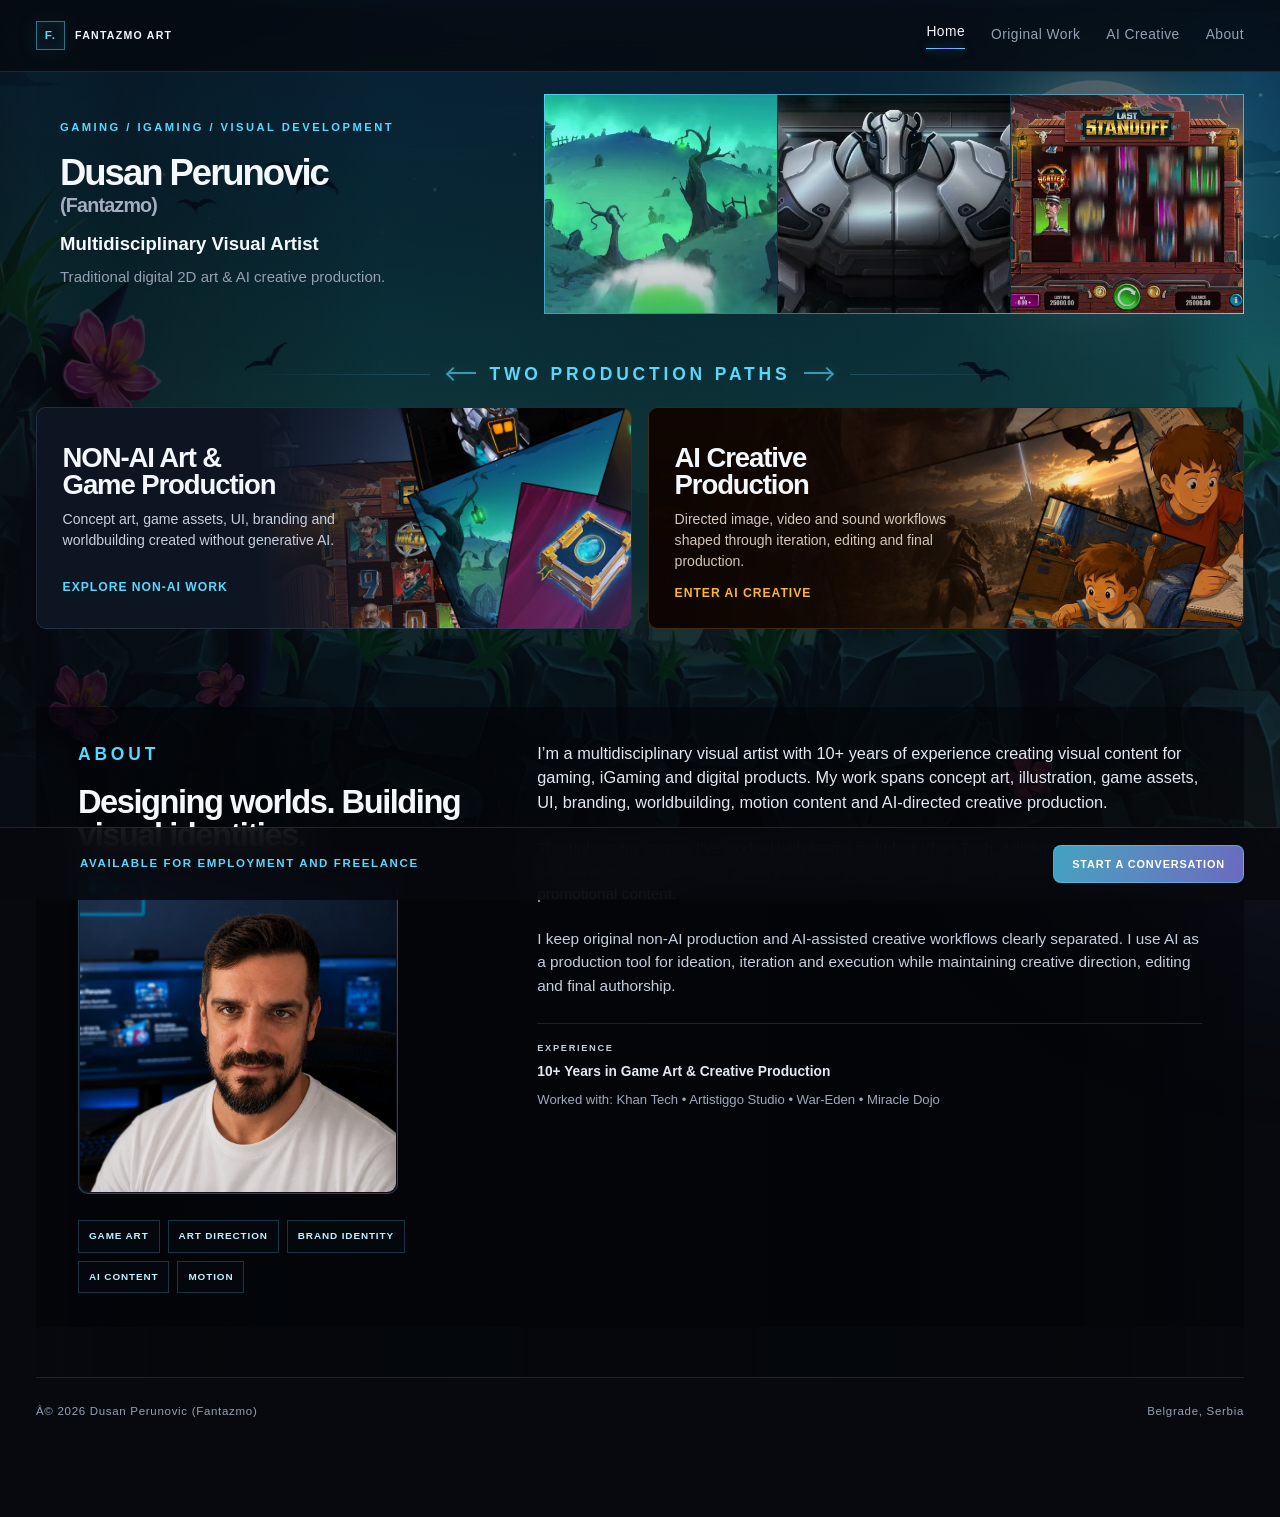
==== index.html @ bc4d2cbb "Refresh social preview metadata" ====
﻿<!doctype html>
<html lang="en">
  <head>
    <meta charset="UTF-8" />
    <meta name="viewport" content="width=device-width, initial-scale=1.0" />
    <meta name="description" content="Dusan Perunovic (Fantazmo), multidisciplinary visual artist for gaming, iGaming, motion and AI creative production." />
    <title>Dusan Perunovic (Fantazmo) | Multidisciplinary Visual Artist</title>
    <meta property="og:type" content="website" />
    <meta property="og:site_name" content="Fantazmo Art" />
    <meta property="og:title" content="Dusan Perunovic (Fantazmo) | Multidisciplinary Visual Artist" />
    <meta property="og:url" content="https://fantazmoart.com/" />
    <meta property="og:description" content="Multidisciplinary visual artist for gaming, iGaming, motion and AI creative production." />
    <meta property="og:image" content="https://fantazmoart.com/assets/social/fantazmo-og.jpg?v=20260630-2" />
    <meta property="og:image:width" content="1200" />
    <meta property="og:image:height" content="630" />
    <meta name="twitter:image" content="https://fantazmoart.com/assets/social/fantazmo-og.jpg?v=20260630-2" />
    <meta name="twitter:card" content="summary_large_image" />
    <link rel="icon" type="image/svg+xml" href="favicon.svg" />
    <link rel="stylesheet" href="styles.css?v=0.2.25" />
    <script src="script.js?v=0.2.24" defer></script>
  </head>
  <body class="home-page">
    <div class="home-scroll-bg" aria-hidden="true">
      <img src="assets/Custom Made/General_WebSite_background V3.webp?v=0.2.23" alt="" decoding="async" fetchpriority="high" />
    </div>
    <div class="ambient ambient-blue"></div>
    <div class="ambient ambient-magenta"></div>
    <header class="site-header">
      <a class="brand" href="index.html" aria-label="Fantazmo home">
        <span class="brand-mark">F.</span>
        <span>Fantazmo Art</span>
      </a>
      <button class="menu-toggle" type="button" aria-expanded="false" aria-controls="site-nav">Menu</button>
      <nav id="site-nav" class="site-nav" aria-label="Primary navigation">
        <a class="active" href="index.html">Home</a>
        <a href="original.html">Original Work</a>
        <a href="ai.html">AI Creative</a>
        <a href="#about">About</a>
        
      </nav>
    </header>

    <main>
      <section class="hero">
        <div class="hero-copy reveal">
          <p class="eyebrow">Gaming / iGaming / Visual Development</p>
          <h1>Dusan Perunovic <span>(Fantazmo)</span></h1>
          <p class="hero-title">Multidisciplinary Visual Artist</p>
          <p class="hero-intro">Traditional digital 2D art &amp; AI creative production.</p>
        </div>
        <div class="hero-art reveal">
          <div class="hero-video-strip" aria-label="Gameplay preview reel">
            <figure>
              <video src="assets/videos/grave-of-fortune.preview.mp4?v=0.2.23" data-full-video="assets/videos/grave-of-fortune.mp4" poster="assets/videos/grave-of-fortune.preview.poster.webp" autoplay muted loop playsinline preload="metadata"></video>
            </figure>
            <figure>
              <video
                src="assets/videos/rickylinko-short.preview.mp4?v=0.2.23"
                data-full-video="assets/videos/rickylinko-short.mp4"
                data-playlist="assets/videos/rickylinko-short.preview.mp4?v=0.2.23|assets/videos/rickylinko-drone.preview.mp4?v=0.2.23|assets/videos/rickylinko-logo.preview.mp4?v=0.2.23"
                poster="assets/videos/rickylinko-short.preview.poster.webp"
                autoplay
                muted
                playsinline
                preload="metadata"
              ></video>
            </figure>
            <figure>
              <video src="assets/videos/last-standoff.preview.mp4?v=0.2.23" data-full-video="assets/videos/last-standoff.mp4" poster="assets/videos/last-standoff.preview.poster.webp" autoplay muted loop playsinline preload="metadata"></video>
            </figure>
          </div>
        </div>
      </section>

      <section class="pathways section-shell" aria-labelledby="pathways-title">
        <div class="section-heading reveal">
          <span class="path-arrow path-arrow-left" aria-hidden="true"></span>
          <p id="pathways-title" class="eyebrow">Two production paths</p>
          <span class="path-arrow path-arrow-right" aria-hidden="true"></span>
        </div>
        <div class="pathway-grid">
          <a class="pathway-card original-path reveal" href="original.html">
            <div class="pathway-copy">
              <div>
                <h3>NON-AI Art &amp;<br />Game Production</h3>
                <p>Concept art, game assets, UI, branding and worldbuilding created without generative AI.</p>
              </div>
              <span class="text-link">Explore NON-AI work <b>â†—</b></span>
            </div>
            <div class="pathway-collage pathway-image" aria-hidden="true">
              <img src="assets/Custom Made/NON AI art.webp" alt="" loading="lazy" decoding="async" />
            </div>
          </a>
          <a class="pathway-card ai-path reveal" href="ai.html">
            <div class="pathway-copy">
              <div>
                <h3>AI Creative<br />Production</h3>
                <p>Directed image, video and sound workflows shaped through iteration, editing and final production.</p>
              </div>
              <span class="text-link">Enter AI creative <b>â†—</b></span>
            </div>
            <div class="pathway-collage pathway-image" aria-hidden="true">
              <img src="assets/Custom Made/AI Creative Tab 2.webp?v=0.2.23" alt="" loading="lazy" decoding="async" />
            </div>
          </a>
        </div>
      </section>

      <section class="featured section-shell" aria-labelledby="featured-title">
        <div class="section-heading split-heading reveal">
          <div>
            <p class="eyebrow">Selected work</p>
          </div>
          <a class="text-link" href="original.html">View all projects <b>â†—</b></a>
        </div>
        <div class="project-grid">
          <article class="project-card project-wide reveal">
            <a href="original.html#last-standoff">
              <img src="assets/projects/last-standoff.webp" alt="Last Standoff game artwork" loading="lazy" decoding="async" />
              <div class="project-overlay">
                <div><p>2D Game Art</p><h3>Last Standoff</h3></div>
                <span class="badge">No Generative AI</span>
              </div>
            </a>
          </article>
          <article class="project-card reveal">
            <a href="original.html#wareden">
              <img src="assets/projects/wareden-concepts.jpg" alt="WarEden black and white prop concepts" loading="lazy" decoding="async" />
              <div class="project-overlay">
                <div><p>Concept Art / Prop Design</p><h3>WarEden</h3></div>
                <span class="badge">No Generative AI</span>
              </div>
            </a>
          </article>
          <article class="project-card reveal">
            <a href="ai.html#vatangram">
              <img src="assets/projects/vatangram.webp" alt="Vatangram campaign artwork" loading="lazy" decoding="async" />
              <div class="project-overlay ai-overlay">
                <div><p>AI Creative / Campaign</p><h3>Vatangram</h3></div>
                <span class="badge badge-gold">AI-Assisted</span>
              </div>
            </a>
          </article>
        </div>
      </section>

      <section id="about" class="about section-shell">
        <div class="about-copy reveal">
          <div class="about-label">
            <p class="eyebrow">About</p>
            <h2>Designing worlds. Building visual identities.</h2>
            <figure class="about-profile">
              <img src="assets/Custom Made/Profil slika.webp" alt="Dusan Perunovic portrait" loading="lazy" decoding="async" />
            </figure>
            <div class="about-focus" aria-label="Core focus areas">
              <span>Game Art</span>
              <span>Art Direction</span>
              <span>Brand Identity</span>
              <span>AI Content</span>
              <span>Motion</span>
            </div>
          </div>
          <div class="about-text">
            <p class="about-lead">I&rsquo;m a multidisciplinary visual artist with 10+ years of experience creating visual content for gaming, iGaming and digital products. My work spans concept art, illustration, game assets, UI, branding, worldbuilding, motion content and AI-directed creative production.</p>
            <p>Throughout my career, I&rsquo;ve worked with teams including Khan Tech, Artistiggo Studio, War-Eden and Miracle Dojo, delivering visual packages for slot games, casual games, social campaigns and promotional content.</p>
            <p>I keep original non-AI production and AI-assisted creative workflows clearly separated. I use AI as a production tool for ideation, iteration and execution while maintaining creative direction, editing and final authorship.</p>
            <div class="about-experience" aria-label="Experience summary">
              <p class="eyebrow">Experience</p>
              <strong>10+ Years in Game Art &amp; Creative Production</strong>
              <span>Worked with: Khan Tech &bull; Artistiggo Studio &bull; War-Eden &bull; Miracle Dojo</span>
            </div>
          </div>
        </div>
      </section>

    </main>

    <footer class="site-footer">
      <span>Â© 2026 Dusan Perunovic (Fantazmo)</span>
      <span>Belgrade, Serbia</span>
    </footer>
  </body>
</html>
---- styles.css ----
:root {
  --bg: #07090e;
  --panel: #0c1018;
  --panel-2: #111622;
  --text: #f4f7fb;
  --muted: #94a0b3;
  --line: rgba(169, 198, 255, 0.15);
  --cyan: #56d9ff;
  --blue: #397cff;
  --violet: #9f66ff;
  --pink: #ff4ba8;
  --teal: #4fffc0;
  --gold: #ffb52e;
  --orange: #ff6b18;
  --max: 1280px;
  --bar-height: 72px;
  --bar-padding-x: max(36px, calc((100% - var(--max)) / 2));
  --window-padding-y: clamp(24px, 3vw, 34px);
  --window-padding-x: clamp(26px, 3.4vw, 42px);
  --window-padding: var(--window-padding-y) var(--window-padding-x);
}

* { box-sizing: border-box; }
html { scroll-behavior: smooth; scroll-padding-top: 78px; }
body {
  margin: 0;
  padding-bottom: var(--bar-height);
  color: var(--text);
  background: var(--bg);
  font-family: Inter, "Segoe UI", Arial, sans-serif;
  line-height: 1.5;
  overflow-x: hidden;
}
body.home-page,
body.original-page,
body.ai-page {
  --home-bg-y: 0px;
  --home-shell-gutter: 72px;
}
body.home-page {
  background: var(--bg);
}
.home-scroll-bg {
  position: fixed;
  inset: 0;
  z-index: 0;
  overflow: hidden;
  pointer-events: none;
}
.home-scroll-bg img {
  width: 100%;
  min-height: 100vh;
  object-fit: cover;
  object-position: center top;
  transform: translate3d(0, var(--home-bg-y), 0) scale(1.01);
  will-change: transform;
}
.home-scroll-bg::after {
  content: "";
  position: absolute;
  inset: 0;
  background:
    linear-gradient(90deg, rgba(7, 9, 14, .68) 0%, rgba(7, 9, 14, .4) 16%, rgba(7, 9, 14, .12) 30%),
    linear-gradient(180deg, rgba(7, 9, 14, .24) 0%, rgba(7, 9, 14, .38) 48%, rgba(7, 9, 14, .62) 100%);
}
:is(.home-page, .original-page, .ai-page) main,
:is(.home-page, .original-page, .ai-page) .site-footer {
  position: relative;
  z-index: 1;
}
:is(.home-page, .original-page, .ai-page) main {
  isolation: isolate;
}
:is(.home-page, .original-page, .ai-page) main::before {
  content: "";
  position: absolute;
  top: -64px;
  bottom: 0;
  left: 50%;
  z-index: -1;
  width: min(calc(100% - var(--home-shell-gutter)), var(--max));
  transform: translateX(-50%);
  background:
    linear-gradient(90deg, transparent 0%, rgba(3,5,10,.32) 7%, rgba(3,5,10,.42) 22%, rgba(3,5,10,.46) 50%, rgba(3,5,10,.42) 78%, rgba(3,5,10,.32) 93%, transparent 100%);
  pointer-events: none;
}
.home-page .site-header {
  position: sticky;
  top: 0;
  z-index: 100;
}
body::before {
  content: "";
  position: fixed;
  inset: 0;
  z-index: -3;
  opacity: .22;
  pointer-events: none;
  background-image: linear-gradient(rgba(255,255,255,.018) 1px, transparent 1px), linear-gradient(90deg, rgba(255,255,255,.018) 1px, transparent 1px);
  background-size: 70px 70px;
  mask-image: linear-gradient(to bottom, black, transparent 85%);
}
a { color: inherit; text-decoration: none; }
img { display: block; width: 100%; }
button { font: inherit; }

.ambient { position: fixed; z-index: -2; width: 38rem; height: 38rem; border-radius: 50%; filter: blur(130px); opacity: .11; pointer-events: none; }
.ambient-blue { top: -17rem; left: -12rem; background: var(--blue); }
.ambient-magenta { top: 35vh; right: -22rem; background: linear-gradient(135deg, var(--pink), var(--violet), var(--teal)); }
.ambient-gold { top: -18rem; right: -10rem; background: linear-gradient(135deg, var(--gold), var(--orange)); opacity: .14; }

.site-header {
  width: 100%;
  min-height: var(--bar-height);
  margin: 0 auto;
  padding-inline: var(--bar-padding-x);
  display: flex;
  justify-content: space-between;
  align-items: center;
  border-bottom: 1px solid var(--line);
  position: sticky;
  top: 0;
  z-index: 100;
  background: rgba(7, 9, 14, .82);
  backdrop-filter: blur(18px) saturate(130%);
  -webkit-backdrop-filter: blur(18px) saturate(130%);
}
.brand { display: flex; align-items: center; gap: 10px; font-size: .66rem; font-weight: 750; letter-spacing: .12em; text-transform: uppercase; }
.brand-mark { display: grid; place-items: center; width: 29px; height: 29px; border: 1px solid rgba(86,217,255,.5); color: var(--cyan); font-size: .74rem; box-shadow: inset 0 0 20px rgba(86,217,255,.12), 0 0 24px rgba(86,217,255,.08); }
.gold-mark { color: var(--gold); border-color: rgba(255,181,46,.5); box-shadow: inset 0 0 20px rgba(255,181,46,.12), 0 0 24px rgba(255,181,46,.08); }
.ai-brand { align-items: flex-start; }
.brand-copy {
  display: flex;
  flex-direction: column;
  gap: 3px;
  padding-top: 1px;
  line-height: 1;
}
.brand-copy small {
  color: var(--gold);
  font-size: .44rem;
  font-weight: 750;
  letter-spacing: .18em;
}
.site-nav { display: flex; align-items: center; gap: 26px; }
.site-nav a { color: var(--muted); font-size: .86rem; letter-spacing: .035em; transition: color .25s ease; }
.site-nav a:hover, .site-nav a.active { color: var(--text); }
.site-nav a.active::after {
  content: "";
  display: block;
  height: 1px;
  margin-top: 5px;
  background: linear-gradient(90deg, #56d9ff, #8c8dff, #56d9ff);
  box-shadow: 0 0 10px rgba(86,217,255,.55), 0 0 18px rgba(140,141,255,.32);
}
.ai-page .site-nav a.active::after {
  background: linear-gradient(90deg, var(--gold), var(--orange));
  box-shadow: 0 0 10px rgba(255,181,46,.5), 0 0 18px rgba(255,107,24,.28);
}
.menu-toggle { display: none; background: transparent; border: 1px solid var(--line); color: var(--text); padding: 8px 12px; }
.section-shell { width: min(calc(100% - 48px), var(--max)); margin-inline: auto; }
:is(.home-page, .original-page, .ai-page) .section-shell,
:is(.home-page, .original-page, .ai-page) .hero,
:is(.home-page, .original-page, .ai-page) .site-footer {
  width: min(calc(100% - var(--home-shell-gutter)), var(--max));
}

.hero { width: min(calc(100% - 48px), var(--max)); min-height: 470px; margin: 0 auto; display: grid; grid-template-columns: .78fr 1.05fr; align-items: center; gap: clamp(42px, 6vw, 86px); padding: 28px 0 36px; }
.home-page .hero {
  min-height: 0;
  grid-template-columns: minmax(440px, .75fr) minmax(600px, 1.1fr);
  align-items: stretch;
  gap: clamp(22px, 2.4vw, 34px);
  padding-block: 22px 18px;
}
.home-page .hero-copy {
  position: relative;
  isolation: isolate;
  display: flex;
  flex-direction: column;
  justify-content: center;
  min-height: 218px;
  padding: 18px 24px;
}
.home-page .hero-copy::before {
  content: "";
  position: absolute;
  inset: 0;
  z-index: -1;
  background: linear-gradient(90deg, rgba(3,5,10,.52) 0%, rgba(3,5,10,.34) 58%, transparent 100%);
  border-radius: 12px;
  pointer-events: none;
  display: none;
}
.eyebrow { margin: 0 0 20px; color: var(--cyan); font-size: .7rem; font-weight: 750; letter-spacing: .22em; text-transform: uppercase; }
.ai-page .eyebrow { color: var(--gold); }
.hero h1, .page-intro h1 { margin: 0; font-size: clamp(2.8rem, 4.3vw, 4.7rem); line-height: .94; letter-spacing: -.055em; }
.home-page .hero h1 { white-space: nowrap; font-size: clamp(2.2rem, 2.85vw, 3.05rem); }
.hero h1 span { display: block; color: #a5adc0; font-size: .54em; letter-spacing: -.04em; margin-top: 6px; }
.hero-title { margin: 15px 0 0; font-size: clamp(1.08rem, 1.45vw, 1.38rem); font-weight: 650; }
.hero-intro { max-width: 540px; margin: 9px 0 0; color: var(--muted); font-size: clamp(.94rem, 1.1vw, 1.08rem); }
.hero-actions { display: flex; flex-wrap: wrap; gap: 10px; margin-top: 22px; }
.button { display: inline-flex; min-height: 44px; align-items: center; justify-content: center; padding: 0 19px; border: 1px solid transparent; font-size: .7rem; font-weight: 750; letter-spacing: .07em; text-transform: uppercase; transition: transform .25s ease, background .25s ease, border-color .25s ease; }
.button:hover { transform: translateY(-2px); }
.button-primary { color: #031118; background: linear-gradient(110deg, var(--cyan), #8c8dff); box-shadow: 0 12px 50px rgba(86,217,255,.13); }
.button-primary:hover {
  box-shadow: 0 0 14px rgba(86,217,255,.52), 0 0 34px rgba(140,141,255,.34), 0 16px 56px rgba(86,217,255,.18);
}
.button-ghost { border-color: var(--line); background: rgba(255,255,255,.015); }
.contact-dock {
  position: fixed;
  left: 0;
  right: 0;
  bottom: 0;
  z-index: 850;
  width: 100%;
  min-height: var(--bar-height);
  border-top: 1px solid var(--line);
  background: rgba(7, 9, 14, .88);
  backdrop-filter: blur(18px) saturate(130%);
  -webkit-backdrop-filter: blur(18px) saturate(130%);
}
.contact-dock-inner {
  min-height: var(--bar-height);
  padding-inline: var(--bar-padding-x);
  display: flex;
  align-items: center;
  justify-content: space-between;
  gap: 26px;
}
.contact-dock-brand {
  display: flex;
  align-items: center;
  gap: 12px;
  min-height: 32px;
  padding-left: 44px;
  color: var(--cyan);
  font-size: .72rem;
  font-weight: 750;
  letter-spacing: .14em;
  text-transform: uppercase;
}
.contact-dock-mark {
  display: grid;
  place-items: center;
  width: 32px;
  height: 32px;
  border: 1px solid rgba(86,217,255,.5);
  color: var(--cyan);
  font-size: .88rem;
  box-shadow: inset 0 0 20px rgba(86,217,255,.12), 0 0 24px rgba(86,217,255,.08);
}
.contact-dock-link {
  min-height: 38px;
  display: inline-flex;
  align-items: center;
  justify-content: center;
  padding: 0 18px;
  border: 1px solid rgba(86,217,255,.5);
  border-radius: 8px;
  color: #fff;
  background: linear-gradient(110deg, color-mix(in srgb, var(--cyan) 75%, #000), color-mix(in srgb, #8c8dff 75%, #000));
  box-shadow: none;
  font-size: .68rem;
  font-weight: 800;
  letter-spacing: .08em;
  text-transform: uppercase;
  transition: transform .25s ease, box-shadow .25s ease;
}
.contact-dock-link::after {
  display: none;
}
.contact-dock-link:hover,
.contact-dock-link:focus-visible {
  transform: translateY(-1px);
  box-shadow: 0 0 8px rgba(86,217,255,.46), 0 0 18px rgba(140,141,255,.22), 0 8px 22px rgba(86,217,255,.12);
}
.original-page .contact-dock-link {
  border-color: rgba(104,255,210,.5);
  background: linear-gradient(110deg, color-mix(in srgb, var(--cyan) 75%, #000), color-mix(in srgb, var(--blue) 75%, #000));
  box-shadow: none;
}
.original-page .contact-dock-link:hover,
.original-page .contact-dock-link:focus-visible {
  box-shadow: 0 0 8px rgba(104,255,210,.46), 0 0 18px rgba(76,207,255,.22), 0 8px 22px rgba(104,255,210,.12);
}
.ai-page .contact-dock,
.ai-page.project-page .contact-dock {
  border-color: rgba(255,181,46,.2);
  background: linear-gradient(90deg, rgba(24, 13, 4, .94), rgba(11, 8, 5, .9));
}
.ai-page .contact-dock-mark {
  border-color: rgba(255,181,46,.5);
  color: var(--gold);
  box-shadow: inset 0 0 20px rgba(255,181,46,.12), 0 0 24px rgba(255,181,46,.08);
}
.ai-page .contact-dock-brand {
  color: var(--gold);
}
.ai-page .contact-dock-link::after {
  display: none;
}
.ai-page .contact-dock-link {
  color: #fff;
  border-color: rgba(255,181,46,.5);
  background: linear-gradient(110deg, color-mix(in srgb, var(--gold) 75%, #000), color-mix(in srgb, var(--orange) 75%, #000));
  box-shadow: none;
}
.ai-page .contact-dock-link:hover,
.ai-page .contact-dock-link:focus-visible {
  box-shadow: 0 0 8px rgba(255,181,46,.46), 0 0 18px rgba(255,107,24,.22), 0 8px 22px rgba(255,107,24,.12);
}
.ai-page.project-page.drahar-page .contact-dock,
.drahar-page .contact-dock {
  border-color: rgba(255, 79, 216, .16);
  background: rgba(8, 3, 13, .88);
}
.drahar-page .contact-dock-mark {
  border-color: rgba(255,79,216,.32);
  color: #ff8ae6;
}
.drahar-page .contact-dock-brand {
  color: #ff8ae6;
}
.drahar-page .contact-dock-link::after {
  display: none;
}
.drahar-page .contact-dock-link {
  color: #fff;
  border-color: rgba(255,79,216,.42);
  background: linear-gradient(110deg, #d63fbc, #9f45d8);
  box-shadow: none;
}
.drahar-page .contact-dock-link:hover,
.drahar-page .contact-dock-link:focus-visible {
  box-shadow: 0 0 8px rgba(255,79,216,.38), 0 0 18px rgba(184,101,255,.18), 0 8px 22px rgba(255,79,216,.1);
}
.ai-page.project-page.arkanor-page .contact-dock,
.arkanor-page .contact-dock {
  border-color: rgba(34, 243, 255, .18);
  background: rgba(3, 8, 20, .9);
}
.arkanor-page .contact-dock-mark {
  border-color: rgba(34,243,255,.36);
  color: #66f8ff;
}
.arkanor-page .contact-dock-brand {
  color: #66f8ff;
}
.arkanor-page .contact-dock-link::after {
  display: none;
}
.arkanor-page .contact-dock-link {
  color: #fff;
  border-color: rgba(34,243,255,.5);
  background: linear-gradient(110deg, #22b7c6, #2376d5);
  box-shadow: none;
}
.arkanor-page .contact-dock-link:hover,
.arkanor-page .contact-dock-link:focus-visible {
  box-shadow: 0 0 8px rgba(34,243,255,.42), 0 0 18px rgba(35,118,213,.24), 0 8px 22px rgba(34,243,255,.12);
}
.hero-art { position: relative; width: min(100%, 760px); justify-self: end; padding: 1px; background: linear-gradient(135deg, rgba(86,217,255,.95), rgba(86,217,255,.34) 52%, rgba(122,220,255,.82)); box-shadow: 0 35px 110px rgba(0,0,0,.55), 0 0 14px rgba(86,217,255,.46), 0 0 34px rgba(86,217,255,.28), 0 0 74px rgba(86,217,255,.16); }
.hero-art:has(video) {
  border-radius: 0;
  background: linear-gradient(135deg, rgba(86,217,255,.95), rgba(86,217,255,.42), rgba(122,220,255,.88));
  box-shadow: none;
}
.home-page .hero-art { width: 100%; max-width: none; justify-self: stretch; align-self: stretch; display: flex; min-height: 218px; }
.hero-art::before { content: ""; position: absolute; inset: 12% -4% -5% 16%; z-index: -1; background: linear-gradient(135deg, rgba(86,217,255,.16), rgba(255,75,168,.09)); filter: blur(45px); }
.hero-art:has(video)::before { display: none; }
.hero-art img { aspect-ratio: 3 / 1; object-fit: contain; min-height: 0; background: #05070c; }
.hero-video-strip {
  position: relative;
  display: flex;
  aspect-ratio: 3 / 1;
  overflow: hidden;
  border-radius: 0;
  background: #05070c;
}
.home-page .hero-video-strip { width: 100%; height: 100%; min-height: 218px; aspect-ratio: auto; }
.hero-video-strip::after {
  content: "";
  position: absolute;
  inset: 0;
  pointer-events: none;
  background:
    linear-gradient(180deg, rgba(5,7,12,.02) 0%, rgba(5,7,12,.08) 62%, rgba(5,7,12,.28) 100%),
    radial-gradient(circle at 50% 0, rgba(86,217,255,.08), transparent 44%);
}
.hero-video-strip figure {
  position: relative;
  flex: 1 1 0;
  min-width: 0;
  margin: 0;
  overflow: hidden;
  border-right: 1px solid rgba(86,217,255,.22);
}
.video-playlist-stage {
  position: relative;
}
.video-playlist-stage > video,
.video-playlist-stage > img {
  transition: opacity .26s ease;
}
.video-playlist-stage > video:not(:first-child),
.video-playlist-stage > img {
  position: absolute;
  inset: 0;
  z-index: 1;
  opacity: 0;
  width: 100%;
  height: 100%;
  object-fit: cover;
}
.hero-video-strip figure:last-child { border-right: 0; }
.hero-video-strip video {
  width: 100%;
  height: 100%;
  display: block;
  object-fit: cover;
  transform: none;
  filter: saturate(1.08) contrast(1.03);
}
.hero-art-caption { position: absolute; left: 0; right: 0; bottom: 0; display: flex; justify-content: space-between; padding: 34px 28px 22px; background: linear-gradient(transparent, rgba(4,6,11,.92)); color: #bdc6d6; font-size: .68rem; letter-spacing: .1em; text-transform: uppercase; }

.pathways, .featured, .about, .workflow, .tools { padding-block: 50px; }
.home-page .pathways { padding-block: 29px 28px; }
.home-page .featured { padding-block: 28px 42px; }
.home-page .featured { display: none; }
.section-heading { margin-bottom: 28px; }
.home-page .featured .section-heading .eyebrow { font-size: .73rem; margin-bottom: 0; }
.home-page .featured .section-heading {
  display: flex;
  align-items: center;
  justify-content: center;
  gap: 18px;
  margin-bottom: 20px;
  text-align: center;
}
.home-page .featured .section-heading::before,
.home-page .featured .section-heading::after {
  content: "";
  width: min(16vw, 180px);
  height: 1px;
  background: linear-gradient(90deg, transparent, rgba(104,170,220,.25));
}
.home-page .featured .section-heading::after { background: linear-gradient(90deg, rgba(104,170,220,.25), transparent); }
.home-page .featured .section-heading > div { display: contents; }
.home-page .featured .section-heading .text-link { position: absolute; right: max(24px, calc((100% - var(--max)) / 2)); }
.section-heading h2, .about h2, .contact h2, .ai-feature h2 { margin: 0; font-size: clamp(2rem, 3vw, 3.5rem); line-height: .98; letter-spacing: -.05em; }
.split-heading { display: flex; align-items: end; justify-content: space-between; gap: 30px; }
.pathways .section-heading { display: flex; align-items: center; justify-content: center; gap: 18px; margin-bottom: 20px; text-align: center; }
.pathways .section-heading::before,
.pathways .section-heading::after { content: ""; width: min(16vw, 180px); height: 1px; background: linear-gradient(90deg, transparent, rgba(104,170,220,.25)); }
.pathways .section-heading::after { background: linear-gradient(90deg, rgba(104,170,220,.25), transparent); }
.pathways .section-heading .eyebrow { margin: 0; white-space: nowrap; }
.pathways:has(.ai-path:hover) .section-heading .eyebrow,
.pathways:has(.ai-path:focus-visible) .section-heading .eyebrow,
.pathways:has(.ai-path:active) .section-heading .eyebrow { color: var(--gold); }
.home-page .pathways .section-heading { margin-bottom: 20px; }
.home-page .pathways .section-heading .eyebrow { font-size: 1.09rem; }
.path-arrow {
  color: var(--cyan);
  position: relative;
  width: 28px;
  height: 14px;
  transform: translateY(-1px);
  opacity: .62;
  transition: opacity .25s ease, filter .25s ease, transform .25s ease;
  filter: drop-shadow(0 0 4px rgba(86,217,255,.2));
}
.path-arrow::before,
.path-arrow::after {
  content: "";
  position: absolute;
  background: currentColor;
}
.path-arrow::before {
  top: 6px;
  left: 0;
  width: 28px;
  height: 2px;
}
.path-arrow::after {
  top: 3px;
  width: 8px;
  height: 8px;
  border-top: 2px solid currentColor;
  border-left: 2px solid currentColor;
  background: transparent;
}
.path-arrow-left { margin-right: -4px; }
.path-arrow-left::after { left: 0; transform: rotate(-45deg); }
.path-arrow-right { margin-left: -4px; }
.path-arrow-right::after { right: 0; transform: rotate(135deg); }
.pathways:has(.original-path:hover) .path-arrow-left,
.pathways:has(.original-path:focus-visible) .path-arrow-left,
.pathways:has(.original-path:active) .path-arrow-left {
  opacity: 1;
  transform: translateY(-1px) scale(1.08);
  filter: drop-shadow(0 0 7px rgba(86,217,255,.75)) drop-shadow(0 0 18px rgba(86,217,255,.45));
}
.pathways:has(.ai-path:hover) .path-arrow-right,
.pathways:has(.ai-path:focus-visible) .path-arrow-right,
.pathways:has(.ai-path:active) .path-arrow-right {
  color: var(--gold);
  opacity: 1;
  transform: translateY(-1px) scale(1.08);
  filter: drop-shadow(0 0 7px rgba(255,181,46,.75)) drop-shadow(0 0 18px rgba(255,107,24,.45));
}
.pathway-grid { display: grid; grid-template-columns: 1fr 1fr; gap: 16px; }
.pathway-card { min-height: 250px; padding: clamp(22px, 2.3vw, 32px); display: block; border: 1px solid var(--line); border-radius: 10px; overflow: hidden; position: relative; isolation: isolate; transition: transform .35s ease, border-color .35s ease, box-shadow .35s ease; }
.home-page .pathway-card { min-height: 215px; padding: clamp(20px, 2vw, 26px); }
.pathway-card:hover { transform: translateY(-7px); }
.pathway-card::after { content: ""; position: absolute; z-index: 0; width: 260px; height: 260px; right: -130px; bottom: -150px; border-radius: 50%; filter: blur(45px); opacity: .22; }
.pathway-card::before { content: ""; position: absolute; inset: 0; z-index: 1; pointer-events: none; }
.original-path::before { background: linear-gradient(90deg, #0d1523 0%, rgba(13,21,35,.98) 38%, rgba(13,21,35,.58) 54%, transparent 68%); }
.ai-path::before { background: none; }
.pathway-copy { position: relative; z-index: 2; width: 58%; min-height: 186px; display: flex; flex-direction: column; justify-content: space-between; }
.home-page .pathway-copy { min-height: 162px; }
.pathway-collage { position: absolute; inset: 0 0 0 38%; z-index: 0; overflow: hidden; }
.pathway-collage::after { display: none; }
.pathway-collage img { position: absolute; display: block; object-fit: cover; filter: none; transition: transform .7s ease; }
.pathway-collage img:first-child { inset: 0; width: 100%; height: 100%; object-position: center; }
.pathway-image img:first-child { object-fit: cover; object-position: center; }
.pathway-collage img:nth-child(2),
.pathway-collage img:nth-child(3) { right: 4%; width: 34%; height: 42%; border: 1px solid rgba(255,255,255,.24); box-shadow: 0 14px 34px rgba(0,0,0,.46); }
.pathway-collage img:nth-child(2) { top: 7%; transform: rotate(2deg); }
.pathway-collage img:nth-child(3) { right: 10%; bottom: 7%; transform: rotate(-2.5deg); }
.original-path .pathway-collage { background: #0b1220; }
.original-path .pathway-collage img { opacity: 1; }
.original-path .pathway-collage img:first-child { filter: none; }
.original-path .pathway-collage img:nth-child(2) { background: #d2d2d2; filter: none; }
.ai-path .pathway-collage { inset: 0; background: #100b03; }
.ai-path .pathway-collage img { filter: none; opacity: 1; }
.ai-path .pathway-image img:first-child { object-fit: cover; object-position: center; }
.pathway-card:hover .pathway-collage img:first-child { transform: scale(1.025); transition: transform .7s ease; }
.pathway-card:hover .pathway-collage img:nth-child(2) { transform: rotate(0deg) translateY(-2px); transition: transform .45s ease; }
.pathway-card:hover .pathway-collage img:nth-child(3) { transform: rotate(0deg) translateY(2px); transition: transform .45s ease; }
.pathway-card:hover .pathway-image img:first-child { transform: scale(1.2); }
.original-path { background: radial-gradient(circle at 80% 0, rgba(64,104,195,.16), transparent 34%), linear-gradient(145deg, #101623, #090c13); }
.original-path:hover {
  border-color: rgba(86,217,255,.92);
  box-shadow: 0 0 14px rgba(86,217,255,.48), 0 0 34px rgba(86,217,255,.3), 0 0 74px rgba(86,217,255,.16);
}
.original-path::after { background: linear-gradient(135deg, var(--cyan), var(--violet), var(--pink)); }
.ai-path { background: radial-gradient(circle at 80% 0, rgba(255,154,25,.2), transparent 35%), linear-gradient(145deg, #171209, #090806); border-color: rgba(255,181,46,.16); }
.ai-path:hover {
  border-color: rgba(255,181,46,.92);
  box-shadow: 0 0 14px rgba(255,181,46,.44), 0 0 34px rgba(255,181,46,.28), 0 0 74px rgba(255,107,24,.16);
}
.ai-path::after { display: none; }
.pathway-card h3 { margin: 10px 0; font-size: clamp(1.6rem, 2.15vw, 2.55rem); line-height: 1; letter-spacing: -.04em; }
.pathway-card p { max-width: 520px; margin: 0 0 12px; color: var(--muted); font-size: .88rem; }
.original-path .pathway-copy p { color: #c4cfdd; }
.ai-path .pathway-copy p { color: #b3a294; }
.home-page .ai-path .pathway-copy p { color: #d4c5b9; }
.text-link { display: inline-flex; align-items: center; gap: 10px; font-size: .76rem; font-weight: 700; letter-spacing: .08em; text-transform: uppercase; }
.text-link b { color: var(--cyan); }
.ai-path .text-link b, .ai-page .text-link b { color: var(--gold); }
.pathway-card .text-link b { display: none; }
.original-path .text-link { color: var(--cyan); }
.ai-path .text-link { color: var(--gold); }

.project-grid { display: grid; grid-template-columns: repeat(2, 1fr); gap: 16px; }
.project-card { position: relative; overflow: hidden; background: var(--panel); }
.pathway-card,
.work-row,
.project-card,
.gallery-card,
.project-hero-card,
.ai-video-card,
.ai-feature-art {
  box-shadow: none;
}
.project-wide { grid-column: 1 / -1; }
.project-card img,
.project-card video { width: 100%; aspect-ratio: 3 / 1; object-fit: contain; background: #05070c; transition: transform .7s cubic-bezier(.2,.7,.2,1); }
.project-wide img,
.project-wide video { aspect-ratio: 3 / 1; }
.project-card:hover img { transform: none; }
.project-overlay { position: absolute; inset: auto 0 0; display: flex; justify-content: space-between; align-items: end; gap: 16px; padding: 48px 20px 16px; background: linear-gradient(transparent, rgba(4,6,11,.95)); }
.project-overlay p, .work-copy > p:first-child { margin: 0 0 8px; color: var(--cyan); font-size: .64rem; font-weight: 700; letter-spacing: .14em; text-transform: uppercase; }
.project-overlay h3 { margin: 0; font-size: clamp(1.35rem, 2.4vw, 2.7rem); }
.badge, .tag-list span { padding: 7px 10px; border: 1px solid rgba(86,217,255,.25); background: rgba(7,12,18,.72); color: #c5ecf8; font-size: .6rem; letter-spacing: .08em; text-transform: uppercase; backdrop-filter: blur(10px); }
.ai-overlay p { color: var(--gold); }
.badge-gold, .gold-tags span { border-color: rgba(255,181,46,.28) !important; color: #ffd890 !important; }

.original-page {
  --cyan: #68ffd2;
  --blue: #4ccfff;
  --violet: #4be6b1;
  --pink: #47ff9f;
  --teal: #68ffd2;
  --line: rgba(104, 255, 210, .18);
  background-color: #050b0f;
  background-image: url("assets/Custom Made/Original work background.webp");
  background-position: center top;
  background-size: cover;
  background-repeat: no-repeat;
  background-attachment: fixed;
}
.last-standoff-page {
  background-image: url("assets/Custom Made/Original work - Last Standoff Background.webp");
}
.grave-of-fortune-page {
  background-image: url("assets/Custom Made/Original work - Grave of fortune Background.webp");
}
.rickylinko-page {
  background-image: url("assets/Custom Made/Original work - RickyLinko Background.webp");
}
.wareden-page {
  background-image: url("assets/Custom Made/Original work - WarEden Background.webp?v=0.2.23");
}
.zoar-page {
  background-image: url("assets/Custom Made/Original work - ZoarBackground.webp?v=0.2.23");
}
.original-page::before {
  opacity: .8;
  background: rgba(0, 0, 0, .72);
  mask-image: none;
}
.original-page:not(.project-page)::before,
.last-standoff-page::before,
.grave-of-fortune-page::before {
  background: rgba(0, 0, 0, .82);
}
.original-page::after {
  content: "";
  position: fixed;
  inset: 0;
  z-index: -2;
  opacity: .16;
  pointer-events: none;
  background-image:
    linear-gradient(rgba(98,232,207,.018) 1px, transparent 1px),
    linear-gradient(90deg, rgba(73,184,255,.016) 1px, transparent 1px);
  background-size: 70px 70px;
  mask-image: linear-gradient(to bottom, black, transparent 85%);
}
.original-page .ambient-blue {
  background: radial-gradient(circle, rgba(75,255,168,.95), rgba(76,207,255,.48), transparent 70%);
  opacity: .15;
}
.original-page .ambient-magenta {
  background: radial-gradient(circle, rgba(104,255,210,.68), rgba(62,185,123,.5), transparent 70%);
  opacity: .12;
}
.original-page .site-header {
  background: rgba(5, 10, 14, .86);
  border-color: rgba(104, 255, 210, .14);
}
.original-page .site-nav a.active::after {
  background: linear-gradient(90deg, #47ff9f, #68ffd2, #4ccfff);
  box-shadow: 0 0 10px rgba(104,255,210,.58), 0 0 18px rgba(71,255,159,.34);
}
.original-page .page-intro h1 span {
  color: transparent;
  background: linear-gradient(90deg, rgba(71,255,159,.78), rgba(104,255,210,.76), rgba(76,207,255,.68));
  background-clip: text;
  -webkit-background-clip: text;
  -webkit-text-stroke: 0;
  opacity: .68;
}
.original-page .integrity-note i {
  background: var(--teal);
  box-shadow: 0 0 18px var(--teal);
}
.original-page .work-row {
  border-color: rgba(104, 255, 210, .18);
  background: linear-gradient(145deg, rgba(9, 24, 22, .94), rgba(7, 10, 18, .94));
}
.original-page.project-page .project-hero-card,
.original-page.project-page .project-hero-media,
.original-page.project-page .gallery-card {
  box-shadow: none;
}
.original-page .work-row:not(:has(video)),
.original-page .project-hero-media:not(:has(video)),
.original-page .gallery-card:not(:has(video)) {
  border-color: rgba(104, 255, 210, .24);
  box-shadow: none;
}
.original-page .work-row:not(:has(video)):hover,
.original-page .work-row:not(:has(video)):focus-within,
.original-page .work-row:not(:has(video)):active,
.original-page .project-hero-media:not(:has(video)):hover,
.original-page .project-hero-media:not(:has(video)):focus-visible,
.original-page .project-hero-media:not(:has(video)):active,
.original-page .gallery-card:not(:has(video)):hover {
  border-color: rgba(104, 255, 210, .84);
  box-shadow: 0 30px 78px rgba(0,0,0,.34), 0 0 16px rgba(104,255,210,.54), 0 0 38px rgba(71,255,159,.32), 0 0 78px rgba(76,207,255,.14);
}
.original-page .gallery-card:not(:has(video)):focus-visible,
.original-page .gallery-card:not(:has(video)):active {
  border-color: rgba(104, 255, 210, .84);
  box-shadow: 0 30px 78px rgba(0,0,0,.34), 0 0 16px rgba(104,255,210,.54), 0 0 38px rgba(71,255,159,.32), 0 0 78px rgba(76,207,255,.14);
}
.original-page .work-row:has(video),
.original-page .project-hero-card:has(video),
.original-page .project-hero-media:has(video),
.original-page .gallery-card:has(video) {
  border-color: rgba(104, 255, 210, .22);
  box-shadow: none;
}
.original-page .tag-list span {
  border-color: rgba(104, 255, 210, .25);
  color: #c7f7e9;
}

.about {
  position: relative;
  display: block;
  border-top: 1px solid var(--line);
  text-align: left;
  isolation: isolate;
}
.home-page .about { border-top: 0; }
.about::before {
  content: "";
  position: absolute;
  inset: 0 max(-24px, calc((var(--max) - 100vw) / 2));
  z-index: -1;
  background:
    linear-gradient(90deg, transparent 0%, rgba(3,5,10,.42) 16%, rgba(3,5,10,.48) 50%, rgba(3,5,10,.42) 84%, transparent 100%);
  pointer-events: none;
  display: none;
}
.about-label {
  display: flex;
  flex-direction: column;
  align-items: flex-start;
  justify-content: flex-start;
  gap: 18px;
}
.about-label::before,
.about-label::after {
  display: none;
}
.about-label .eyebrow { margin: 0; font-size: 1.09rem; white-space: nowrap; }
.about-label h2 {
  max-width: 430px;
  margin: 0;
  font-size: clamp(1.85rem, 2.55vw, 3.1rem);
  line-height: 1.02;
  letter-spacing: -.045em;
}
.about-profile {
  width: min(100%, 320px);
  margin: 4px 0 0;
  padding: 1px;
  border: 1px solid rgba(86,217,255,.22);
  border-radius: 10px;
  background: linear-gradient(135deg, rgba(86,217,255,.18), rgba(255,75,168,.08));
  overflow: hidden;
}
.about-profile img {
  display: block;
  width: 100%;
  aspect-ratio: 1 / 1;
  object-fit: cover;
  object-position: center;
  border-radius: 9px;
}
.about-copy {
  max-width: var(--max);
  margin-inline: auto;
  display: grid;
  grid-template-columns: minmax(260px, .44fr) minmax(0, .74fr);
  gap: clamp(34px, 5vw, 78px);
  align-items: start;
  padding: var(--window-padding);
  background:
    linear-gradient(90deg, rgba(2, 4, 8, .54), rgba(2, 4, 8, .34)),
    rgba(2, 4, 8, .18);
  border: 0;
  border-radius: 0;
  box-shadow: none;
}
.about-text p { max-width: 850px; margin: 0; color: #c5cedd; font-size: clamp(.96rem, 1.12vw, 1.08rem); text-align: left; }
.about-text p + p { margin-top: 22px; }
.about-text .about-lead {
  color: #e2e8f2;
  font-size: clamp(1.02rem, 1.22vw, 1.16rem);
}
.about-experience {
  max-width: 680px;
  margin-top: 26px;
  padding-top: 18px;
  border-top: 1px solid rgba(86,217,255,.16);
}
.about-experience .eyebrow {
  margin-bottom: 8px;
  font-size: .58rem;
  letter-spacing: .18em;
}
.about-experience strong {
  display: block;
  color: #e2e8f2;
  font-size: clamp(.86rem, 1vw, .98rem);
  line-height: 1.35;
}
.about-experience span {
  display: block;
  margin-top: 8px;
  color: #9eaabd;
  font-size: .82rem;
  line-height: 1.55;
}
.about-focus {
  display: flex;
  flex-wrap: wrap;
  gap: 8px;
  max-width: 420px;
  margin-top: 8px;
}
.about-focus span {
  padding: 8px 10px;
  border: 1px solid rgba(86,217,255,.22);
  background: rgba(6, 12, 20, .42);
  color: #bfefff;
  font-size: .62rem;
  font-weight: 750;
  letter-spacing: .09em;
  text-transform: uppercase;
}
.practice-grid { display: grid; grid-template-columns: 1fr 1fr; gap: 10px; }
.practice { min-height: 150px; padding: 20px 22px; border: 1px solid var(--line); }
.practice p { margin: 0 0 13px; font-size: .62rem; font-weight: 750; letter-spacing: .15em; text-transform: uppercase; }
.practice h3 { margin: 0 0 9px; font-size: clamp(1.15rem, 1.5vw, 1.55rem); line-height: 1.1; }
.practice span { color: var(--muted); font-size: .82rem; }
.practice-original { background: linear-gradient(145deg, rgba(20,51,72,.45), rgba(20,15,43,.5)); border-color: rgba(98,232,207,.2); }
.practice-original p { color: var(--teal); }
.practice-ai { background: linear-gradient(145deg, rgba(53,35,8,.55), rgba(20,11,3,.65)); border-color: rgba(255,181,46,.2); }
.practice-ai p { color: var(--gold); }
.contact {
  position: relative;
  overflow: hidden;
  margin-top: 20px;
  margin-bottom: 48px;
  padding: var(--window-padding);
  border: 1px solid rgba(86,217,255,.78);
  border-radius: 0;
  background: var(--panel);
  box-shadow: none;
}
.contact::before {
  content: "";
  position: absolute;
  inset: -2.5%;
  z-index: 0;
  background: url("assets/Custom Made/Start a conversation banner.webp") center / cover no-repeat;
  transform: scale(1.05);
  pointer-events: none;
}
.contact::after {
  content: "";
  position: absolute;
  inset: 0;
  z-index: 1;
  background: linear-gradient(90deg, rgba(7,9,14,.92) 0%, rgba(7,9,14,.78) 30%, rgba(7,9,14,.22) 62%, rgba(7,9,14,.04) 100%);
  pointer-events: none;
}
.contact > * { position: relative; z-index: 2; }
.contact h2 {
  max-width: 520px;
  color: var(--text);
  font-size: clamp(1rem, 1.2vw, 1.48rem);
  line-height: 1.18;
  letter-spacing: 0;
  text-transform: uppercase;
}
.contact h2 span {
  color: var(--text);
  -webkit-text-stroke: 0;
}
.contact .button { margin-top: 24px; border-radius: 8px; }
.site-footer { width: min(calc(100% - 48px), var(--max)); min-height: 68px; margin: 0 auto; display: flex; justify-content: space-between; align-items: center; gap: 30px; border-top: 1px solid var(--line); color: var(--muted); font-size: .72rem; letter-spacing: .06em; }

.page-intro {
  min-height: 220px;
  padding-block: 30px 34px;
  display: grid;
  grid-template-columns: minmax(0, 1.15fr) minmax(320px, .85fr);
  grid-template-areas:
    "eyebrow copy"
    "title copy"
    "title note";
  align-items: end;
  column-gap: clamp(48px, 8vw, 130px);
  row-gap: 12px;
}
main > .page-intro:not(:has(h1)) {
  margin-top: 30px;
  margin-bottom: 30px;
  min-height: 0;
  padding: 0;
  border: 0;
  background: transparent;
  box-shadow: none;
}
.page-intro > .eyebrow { grid-area: eyebrow; margin-bottom: 0; }
main > .page-intro:not(:has(h1)) > .eyebrow { font-size: 1.12rem; }
.page-intro:not(:has(h1)) {
  min-height: 150px;
  grid-template-areas:
    "eyebrow ."
    "copy ."
    "note .";
  align-items: center;
}
.page-intro:not(:has(h1)) > p:not(.eyebrow) {
  max-width: 760px;
}
.page-intro h1 { grid-area: title; max-width: 760px; font-size: clamp(2.7rem, 3.8vw, 4.4rem); }
.page-intro h1 span { color: transparent; -webkit-text-stroke: 1px rgba(168,200,240,.42); }
.ai-intro h1 span { -webkit-text-stroke-color: rgba(255,181,46,.45); }
.page-intro > p:not(.eyebrow) { grid-area: copy; max-width: 620px; margin: 0; color: var(--muted); font-size: clamp(1rem, 1.25vw, 1.18rem); }
.integrity-note { grid-area: note; display: flex; align-items: center; gap: 13px; margin-top: 18px; color: #ceeaf3; font-size: .68rem; letter-spacing: .06em; text-transform: uppercase; }
.integrity-note i { width: 9px; height: 9px; background: var(--teal); border-radius: 50%; box-shadow: 0 0 18px var(--teal); }
.work-list { display: grid; grid-template-columns: repeat(2, minmax(0, 1fr)); gap: 16px; padding-bottom: 64px; }
.work-row { display: block; min-width: 0; padding: 0; border: 1px solid var(--line); border-radius: 10px; background: linear-gradient(145deg, rgba(17,22,34,.78), rgba(7,9,14,.9)); overflow: hidden; }
.work-card-link { display: block; height: 100%; }
.work-row-reverse { display: block; }
.work-row-reverse > img, .work-row-reverse > video, .work-row-reverse > .placeholder-visual { order: initial; }
.work-row img,
.work-row video {
  width: 100%;
  aspect-ratio: 3 / 1;
  object-fit: contain;
  background: #05070c;
  border-radius: 9px 9px 0 0;
  transform: scale(1);
  transition: transform .7s cubic-bezier(.2,.7,.2,1);
}
.work-row:hover img {
  transform: scale(1.05);
}
.work-row:has(video) {
  border-radius: 0;
  border-color: rgba(104,255,210,.76);
  box-shadow: 0 24px 70px rgba(0,0,0,.3), 0 0 14px rgba(104,255,210,.34), 0 0 34px rgba(104,255,210,.18);
}
.project-hero-media:has(video),
.gallery-card:has(video) {
  border-radius: 0;
  border-color: rgba(104,255,210,.22);
  box-shadow: none;
}
.work-row:has(video) img,
.work-row video,
.project-hero-media video,
.gallery-card video {
  border-radius: 0;
}
.project-hero-media:has(video) {
  border: 0;
  border-right: 1px solid rgba(104,255,210,.22);
  background: #050b0f;
  box-shadow: none;
  padding: 0;
}
.work-row:hover video,
.project-hero-media:hover video,
.gallery-card:hover video {
  transform: none;
}
.work-copy { padding: 22px 24px 24px; }
.work-copy h2 { margin: 0; font-size: clamp(1.65rem, 2.1vw, 2.35rem); line-height: 1; letter-spacing: -.04em; }
.work-copy > p:not(:first-child) { margin: 12px 0 0; color: var(--muted); font-size: .9rem; }
.tag-list { display: flex; flex-wrap: wrap; gap: 7px; margin-top: 18px; }
.placeholder-visual { aspect-ratio: 3 / 1; display: grid; place-content: center; text-align: center; background: radial-gradient(circle, rgba(57,124,255,.15), transparent 50%), linear-gradient(135deg, #101722, #070a10); border: 1px solid var(--line); }
.placeholder-visual span { font-size: clamp(3rem, 8vw, 8rem); font-weight: 900; letter-spacing: -.08em; font-style: italic; color: transparent; -webkit-text-stroke: 1px rgba(86,217,255,.6); }
.placeholder-visual small { color: var(--pink); letter-spacing: .35em; text-transform: uppercase; }

.project-page .project-detail {
  padding-block: 42px 66px;
}
.project-back {
  display: flex;
  align-items: center;
  justify-content: flex-end;
  width: fit-content;
  margin-left: auto;
  margin-bottom: 24px;
  padding: 7px 10px;
  border: 1px solid rgba(104, 255, 210, .24);
  border-radius: 10px;
  background: rgba(5, 11, 15, .42);
  color: var(--cyan);
  font-size: .6rem;
  gap: 6px;
}
.project-hero-card {
  display: grid;
  grid-template-columns: minmax(0, 1.18fr) minmax(320px, .82fr);
  gap: 0;
  align-items: stretch;
  margin-bottom: 18px;
  overflow: hidden;
  border: 1px solid rgba(104, 255, 210, .22);
  background: linear-gradient(145deg, rgba(9, 24, 22, .94), rgba(7, 10, 18, .94));
  box-shadow: none;
}
.project-hero-card:has(video) {
  border-color: rgba(104,255,210,.22);
  box-shadow: none;
}
.project-hero-card-text {
  grid-template-columns: 1fr;
  border: 0;
  background: transparent;
  box-shadow: none;
  overflow: visible;
}
.project-hero-card-text .project-hero-copy {
  max-width: 880px;
}
.project-hero-media,
.gallery-card {
  overflow: hidden;
  border: 1px solid rgba(104, 255, 210, .2);
  border-radius: 0;
  background: #050b0f;
  box-shadow: none;
}
.project-hero-media img,
.project-hero-media video,
.gallery-card img,
.gallery-card video {
  width: 100%;
  aspect-ratio: 16 / 9;
  object-fit: contain;
  background: #050b0f;
  transform: scale(1);
  transition: transform .7s cubic-bezier(.2,.7,.2,1);
}
.project-hero-media video,
.gallery-card video {
  display: block;
  height: auto;
}
.project-hero-card:has(video) .project-hero-media {
  min-height: 100%;
}
.project-hero-card:has(video) .project-hero-media video {
  height: 100%;
  object-fit: cover;
  aspect-ratio: auto;
}
.ai-page .work-row:has(video),
.ai-feature-art:has(video) {
  border-radius: 0;
  border: 1px solid rgba(255,181,46,.78);
  background: linear-gradient(135deg, rgba(255,181,46,.9), rgba(255,181,46,.24), rgba(255,107,24,.42));
  box-shadow: 0 24px 70px rgba(0,0,0,.3), 0 0 14px rgba(255,181,46,.38), 0 0 34px rgba(255,107,24,.22);
}
.ai-page .project-hero-media:has(video),
.ai-page .gallery-card:has(video) {
  border-radius: 0;
  border: 1px solid rgba(255,181,46,.22);
  background: #080704;
  box-shadow: none;
}
.ai-page video {
  border-radius: 0;
  transform: none;
}
.project-hero-copy {
  display: flex;
  flex-direction: column;
  justify-content: center;
  padding: var(--window-padding);
  border: 0;
  background: transparent;
}
.project-hero-card-text .project-hero-copy {
  border: 1px solid rgba(104, 255, 210, .18);
  background: linear-gradient(145deg, rgba(9, 24, 22, .94), rgba(7, 10, 18, .94));
}
.project-hero-copy h1 {
  margin: 0;
  font-size: clamp(2.35rem, 4vw, 4.2rem);
  line-height: .94;
  letter-spacing: -.055em;
}
.project-hero-copy > p:not(.eyebrow) {
  margin: 16px 0 0;
  color: var(--muted);
  font-size: clamp(.98rem, 1.2vw, 1.15rem);
}
.project-gallery {
  display: grid;
  grid-template-columns: repeat(2, minmax(0, 1fr));
  gap: 16px;
  margin-top: 18px;
}
.gallery-card {
  display: block;
  margin: 0;
  transition: transform .3s ease, border-color .3s ease, box-shadow .3s ease;
}
.project-hero-media:hover img,
.gallery-card:hover img {
  transform: scale(1.05);
}
.gallery-card:hover {
  transform: translateY(-4px);
  border-color: rgba(104,255,210,.48);
  box-shadow: none;
}
.gallery-card-cover img {
  position: relative;
  z-index: 0;
  object-fit: cover;
  object-position: center 38%;
  transform: translateY(-4%) scale(1.34);
  transform-origin: center top;
}
.gallery-card-cover:hover img {
  transform: translateY(-4%) scale(1.38);
}
.gallery-card-cover figcaption {
  position: relative;
  z-index: 2;
  background: #050b0f;
}
.gallery-card:has(video):hover {
  transform: none;
  border-color: rgba(104,255,210,.22);
  box-shadow: none;
}
.gallery-card figcaption {
  padding: 12px 14px;
  color: #c7f7e9;
  font-size: .68rem;
  font-weight: 750;
  letter-spacing: .12em;
  text-transform: uppercase;
}
.gallery-nav {
  --gallery-nav-accent: var(--cyan);
  --gallery-nav-glow: rgba(104, 255, 210, .24);
  display: flex;
  justify-content: center;
  align-items: center;
  gap: 18px;
  margin-top: 34px;
}
.gallery-arrow {
  position: relative;
  width: 42px;
  height: 42px;
  display: inline-flex;
  align-items: center;
  justify-content: center;
  border: 1px solid color-mix(in srgb, var(--gallery-nav-accent) 38%, transparent);
  border-radius: 8px;
  background: rgba(5, 11, 15, .52);
  color: var(--gallery-nav-accent);
  transition: transform .22s ease, border-color .22s ease, color .22s ease, background .22s ease, box-shadow .22s ease;
}
.gallery-arrow::before {
  content: "";
  width: 11px;
  height: 11px;
  border-top: 2px solid currentColor;
  border-left: 2px solid currentColor;
}
.gallery-arrow-prev::before {
  transform: translateX(2px) rotate(-45deg);
}
.gallery-arrow-next::before {
  transform: translateX(-2px) rotate(135deg);
}
.gallery-arrow:hover,
.gallery-arrow:focus-visible {
  transform: translateY(-2px);
  border-color: color-mix(in srgb, var(--gallery-nav-accent) 72%, transparent);
  background: rgba(7, 18, 20, .72);
  color: #fff;
  box-shadow: 0 0 14px var(--gallery-nav-glow), 0 0 28px color-mix(in srgb, var(--gallery-nav-accent) 12%, transparent);
}
.gallery-arrow.is-disabled,
.gallery-arrow.is-disabled:hover,
.gallery-arrow.is-disabled:focus-visible {
  transform: none;
  border-color: rgba(255,255,255,.08);
  background: rgba(5, 8, 12, .26);
  color: rgba(255,255,255,.22);
  box-shadow: none;
  cursor: default;
  pointer-events: none;
}
.wareden-page .gallery-card {
  width: 100%;
  padding: 0;
}
.wareden-page .project-hero-card {
  border: 0 !important;
  border-radius: 0;
  background: transparent !important;
}
.wareden-page .project-hero-card-text,
.wareden-page .project-hero-card-text .project-hero-copy {
  border: 0 !important;
  background: transparent !important;
}
.wareden-page .project-hero-copy {
  padding: 0;
}
.zoar-page .project-hero-card {
  border-radius: 0;
}
.zoar-page .project-hero-card-text {
  border: 0 !important;
  background: transparent !important;
}
.zoar-page .project-hero-card-text .project-hero-copy {
  max-width: none;
  border: 0 !important;
  background: transparent !important;
}
.zoar-page .project-hero-copy {
  padding: 0;
}
.wareden-page .project-gallery {
  grid-template-columns: repeat(3, minmax(0, 1fr));
  justify-content: stretch;
}
.wareden-page .gallery-card img {
  aspect-ratio: 1 / 1;
  border-radius: 0;
}
.wareden-page .gallery-card figcaption {
  margin-inline: 0;
}
.original-page .work-row,
.original-page.project-page .gallery-card:not(:has(video)),
.original-page.project-page .project-hero-media:not(.project-hero-media-static):not(:has(video)) {
  border-radius: 10px;
}
.original-page .work-row > .work-card-link > img,
.original-page .work-row > .work-card-link > video {
  border-radius: 9px 9px 0 0;
}

.ai-page {
  --ai-bg-y: 0px;
  background-color: #080704;
  background-image: url("assets/Custom Made/AI Creative - Background.webp");
  background-position: center var(--ai-bg-y);
  background-size: cover;
  background-repeat: no-repeat;
  background-attachment: fixed;
}
.ai-page::before {
  opacity: 1;
  background: rgba(0, 0, 0, .56);
  mask-image: none;
}
.ai-page .ambient { display: none; }
.ai-page .site-header {
  background: linear-gradient(90deg, rgba(24, 13, 4, .94), rgba(11, 8, 5, .9));
  border-color: rgba(255,181,46,.2);
}
.ai-page .site-nav a {
  color: #b3a294;
}
.ai-page .site-nav a:hover,
.ai-page .site-nav a.active {
  color: var(--text);
}
.ai-page .site-footer { border-color: rgba(255,181,46,.14); }
.ai-page.project-page .project-back {
  color: var(--gold);
}
.ai-page.project-page .project-hero-card,
.ai-page.project-page .gallery-card {
  border-color: rgba(255,181,46,.22);
  background: #080704;
  box-shadow: none;
}
.ai-page.project-page .project-hero-card-text .project-hero-copy {
  border-color: rgba(255,181,46,.22);
  background: rgba(3, 3, 2, .88);
}
.ai-page.project-page .project-hero-copy {
  padding: 22px 24px 24px;
}
.ai-page.project-page.drahar-page .project-hero-card-text,
.ai-page.project-page.drahar-page .project-hero-card-text .project-hero-copy {
  border: 0 !important;
  background: transparent !important;
}
.ai-page.project-page.drahar-page .project-hero-copy {
  padding: 0;
}
.ai-page.project-page .project-hero-copy > p:not(.eyebrow),
.ai-page.project-page .gallery-card figcaption {
  color: #cfc2b2;
}
.ai-page.project-page .gallery-card:hover,
.ai-page.project-page .gallery-card:focus-visible,
.ai-page.project-page .gallery-card:active {
  border-color: rgba(255,181,46,.88);
  box-shadow: 0 30px 78px rgba(0,0,0,.36), 0 0 16px rgba(255,181,46,.58), 0 0 38px rgba(255,107,24,.34), 0 0 78px rgba(255,181,46,.14);
}
.ai-page.project-page .gallery-nav {
  --gallery-nav-accent: var(--gold);
  --gallery-nav-glow: rgba(255,181,46,.24);
}
.drahar-page {
  --gold: #ff4fd8;
  --orange: #8f5cff;
  background-color: #07030c;
  background-image: url("assets/Custom Made/Drahar - Background.webp?v=0.2.23");
}
.drahar-page::before {
  background: rgba(6, 0, 12, .59);
}
.drahar-page .site-header {
  background: rgba(8, 3, 13, .88);
  border-color: rgba(255, 79, 216, .16);
}
.drahar-page .site-nav a {
  color: #d9bddf;
}
.drahar-page .site-nav a:hover,
.drahar-page .site-nav a.active {
  color: #ffc3f0;
}
.drahar-page .site-nav a.active {
  color: #fff;
}
.drahar-page .site-nav a.active::after {
  background: linear-gradient(90deg, #ff4fd8, #b865ff);
  box-shadow: 0 0 8px rgba(255,79,216,.28), 0 0 14px rgba(184,101,255,.18);
}
.drahar-page .brand-mark.gold-mark {
  border-color: rgba(255,79,216,.32);
  color: #ff8ae6;
}
.drahar-page .brand-copy small {
  color: #ff8ae6;
}
.drahar-page .site-footer {
  border-color: rgba(255,79,216,.22);
  color: #caa4d1;
}
.drahar-page .site-footer a {
  color: #ff8ae6;
}
.drahar-page .project-back,
.drahar-page .eyebrow {
  color: #ff8ae6;
}
.drahar-page .project-hero-card,
.drahar-page .gallery-card {
  border-color: rgba(255,79,216,.12) !important;
  background: #08040d;
}
.drahar-page .project-hero-card-text .project-hero-copy {
  max-width: none;
  border: 0 !important;
  background: transparent !important;
}
.drahar-page .project-hero-copy h1 {
  color: #f7eff8;
}
.drahar-page .project-hero-copy > p:not(.eyebrow),
.drahar-page .gallery-card figcaption {
  color: #e9c8ff !important;
}
.drahar-page .project-hero-copy > p:not(.eyebrow) {
  max-width: 620px;
}
.drahar-page .gold-tags span {
  border-color: rgba(255,79,216,.24) !important;
  color: #ffc3f0 !important;
}
.drahar-page .gallery-card:hover,
.drahar-page .gallery-card:focus-visible,
.drahar-page .gallery-card:active {
  border-color: rgba(255,79,216,.32) !important;
  box-shadow: 0 30px 78px rgba(0,0,0,.28), 0 0 10px rgba(255,79,216,.16), 0 0 24px rgba(143,92,255,.1);
}
.ai-page.project-page.drahar-page .gallery-card:hover,
.ai-page.project-page.drahar-page .gallery-card:focus-visible,
.ai-page.project-page.drahar-page .gallery-card:active {
  border-color: rgba(255,79,216,.32) !important;
  box-shadow: 0 30px 78px rgba(0,0,0,.28), 0 0 10px rgba(255,79,216,.16), 0 0 24px rgba(143,92,255,.1);
}
.drahar-page .gallery-nav {
  --gallery-nav-accent: #ff8ae6;
  --gallery-nav-glow: rgba(255,79,216,.2);
}
.drahar-page .project-gallery {
  grid-template-columns: repeat(3, minmax(0, 1fr));
}
.drahar-page .gallery-card {
  padding: 0;
  border-color: rgba(255,79,216,.12) !important;
  border-radius: 8px;
  cursor: zoom-in;
}
.drahar-page .gallery-card img {
  aspect-ratio: 9 / 16;
  object-fit: contain;
  border-radius: 8px;
}
.drahar-page .media-lightbox-frame {
  border-color: rgba(255,79,216,.48);
  background: #08040d;
  box-shadow: 0 34px 90px rgba(0,0,0,.46), 0 0 14px rgba(255,79,216,.26), 0 0 32px rgba(143,92,255,.16);
}
.drahar-page .media-lightbox-close {
  border-color: rgba(255,79,216,.28);
  color: #ffc3f0;
  background: rgba(8, 3, 13, .88);
}
.drahar-page .media-lightbox-close:hover,
.drahar-page .media-lightbox-close:focus-visible {
  border-color: rgba(255,79,216,.56);
}
.arkanor-page {
  --gold: #22f3ff;
  --orange: #8a4dff;
  background-color: #020714;
  background-image: url("assets/Custom Made/Arkanor - Background.webp");
}
.arkanor-page::before {
  background: rgba(1, 5, 16, .6);
}
.arkanor-page .site-header {
  background: rgba(3, 8, 20, .9);
  border-color: rgba(34, 243, 255, .18);
}
.arkanor-page .site-nav a {
  color: #aebbd5;
}
.arkanor-page .site-nav a:hover,
.arkanor-page .site-nav a.active {
  color: #e6fbff;
}
.arkanor-page .site-nav a.active::after {
  background: linear-gradient(90deg, #22f3ff, #8a4dff);
  box-shadow: 0 0 9px rgba(34,243,255,.32), 0 0 18px rgba(138,77,255,.22);
}
.arkanor-page .brand-mark.gold-mark {
  border-color: rgba(34,243,255,.36);
  color: #66f8ff;
}
.arkanor-page .brand-copy small {
  color: #66f8ff;
}
.arkanor-page .site-footer {
  border-color: rgba(34,243,255,.18);
  color: #aebbd5;
}
.arkanor-page .site-footer a {
  color: #66f8ff;
}
.arkanor-page .project-back,
.arkanor-page .eyebrow {
  color: #66f8ff;
}
.arkanor-page .project-hero-card,
.arkanor-page .gallery-card {
  border-color: rgba(34,243,255,.16) !important;
  background: #020714;
}
.ai-page.project-page.arkanor-page .project-hero-card-text,
.ai-page.project-page.arkanor-page .project-hero-card-text .project-hero-copy {
  border: 0 !important;
  background: transparent !important;
}
.arkanor-page .project-hero-copy {
  padding: 0;
}
.arkanor-page .project-hero-card-text .project-hero-copy {
  max-width: none;
}
.arkanor-page .project-hero-copy h1 {
  color: #effdff;
}
.arkanor-page .project-hero-copy > p:not(.eyebrow),
.arkanor-page .gallery-card figcaption {
  color: #c8e7ff !important;
}
.arkanor-page .project-hero-copy > p:not(.eyebrow) {
  max-width: 690px;
}
.arkanor-page .gold-tags span {
  border-color: rgba(34,243,255,.26) !important;
  color: #b9fbff !important;
}
.arkanor-page .gallery-card:hover,
.arkanor-page .gallery-card:focus-visible,
.arkanor-page .gallery-card:active {
  border-color: rgba(34,243,255,.38) !important;
  box-shadow: 0 30px 78px rgba(0,0,0,.32), 0 0 12px rgba(34,243,255,.2), 0 0 26px rgba(138,77,255,.16);
}
.ai-page.project-page.arkanor-page .gallery-card:hover,
.ai-page.project-page.arkanor-page .gallery-card:focus-visible,
.ai-page.project-page.arkanor-page .gallery-card:active {
  border-color: rgba(34,243,255,.38) !important;
  box-shadow: 0 30px 78px rgba(0,0,0,.32), 0 0 12px rgba(34,243,255,.2), 0 0 26px rgba(138,77,255,.16);
}
.arkanor-page .gallery-nav {
  --gallery-nav-accent: #66f8ff;
  --gallery-nav-glow: rgba(34,243,255,.22);
}
.arkanor-page .project-gallery {
  grid-template-columns: repeat(3, minmax(0, 1fr));
}
.arkanor-page .gallery-card {
  padding: 0;
  border-color: rgba(34,243,255,.16) !important;
  border-radius: 8px;
  cursor: zoom-in;
}
.arkanor-page .gallery-card img {
  aspect-ratio: 9 / 16;
  object-fit: contain;
  border-radius: 8px;
}
.arkanor-page .media-lightbox-frame {
  border-color: rgba(34,243,255,.5);
  background: #020714;
  box-shadow: 0 34px 90px rgba(0,0,0,.5), 0 0 16px rgba(34,243,255,.28), 0 0 34px rgba(138,77,255,.18);
}
.arkanor-page .media-lightbox-close {
  border-color: rgba(34,243,255,.3);
  color: #b9fbff;
  background: rgba(3, 8, 20, .9);
}
.arkanor-page .media-lightbox-close:hover,
.arkanor-page .media-lightbox-close:focus-visible {
  border-color: rgba(34,243,255,.58);
}
.ai-intro {
  min-height: 0;
  margin-top: 0;
  padding: 22px 24px 24px;
  display: block;
  border: 1px solid rgba(255,181,46,.28);
  border-radius: 0;
  background: rgba(3, 3, 2, .88);
  box-shadow: none;
}
.page-intro.ai-intro { min-height: 0; }
.ai-page main > .ai-intro {
  position: relative;
  margin-top: 30px;
  border-top-color: rgba(255,181,46,.28);
}
.ai-intro .eyebrow { margin-bottom: 16px; color: var(--gold); }
.ai-production-intro {
  margin-top: 30px;
  margin-bottom: 30px;
  min-height: 0;
  padding: 0;
  border: 0;
  background: transparent;
  box-shadow: none;
}
.ai-production-intro > .eyebrow {
  margin-bottom: 0;
  color: var(--gold);
  font-size: 1.12rem;
}
.ai-production-intro > p:not(.eyebrow) {
  max-width: 760px;
  color: #b8c1cf;
}
.ai-production-intro .integrity-note {
  color: #ceeaf3;
}
.ai-production-intro .integrity-note i {
  background: var(--gold);
  box-shadow: 0 0 18px rgba(255,181,46,.9);
}
.ai-toolkit {
  padding: 0;
  border: 0;
  background: transparent;
}
.ai-page main > .ai-toolkit {
  margin-top: 30px;
  border-top: 0;
}
.ai-page main > .ai-toolkit::before {
  left: 0;
  right: 0;
}
.modern-workflow {
  margin-top: 34px;
  padding: 30px 34px 32px;
  border: 1px solid rgba(255,181,46,.14);
  border-radius: 8px;
  background: rgba(6, 5, 3, .72);
}
.modern-workflow-copy {
  display: grid;
  grid-template-columns: minmax(260px, .62fr) minmax(0, 1fr);
  grid-template-rows: auto 1fr;
  column-gap: clamp(30px, 5vw, 68px);
  row-gap: clamp(24px, 3vw, 34px);
  align-items: start;
}
.modern-workflow .eyebrow {
  grid-column: 1;
  grid-row: 1;
  margin-bottom: 14px;
}
.modern-workflow h2 {
  grid-column: 1;
  grid-row: 2;
  max-width: 520px;
  margin: 0;
  font-size: clamp(1.9rem, 2.8vw, 3.15rem);
  line-height: 1;
  letter-spacing: -.045em;
}
.modern-workflow-text {
  grid-column: 2;
  grid-row: 1 / span 2;
}
.modern-workflow-text p {
  max-width: 720px;
  margin: 0;
  color: #bcb4aa;
  font-size: clamp(.92rem, 1.08vw, 1.04rem);
  line-height: 1.62;
}
.modern-workflow-text p + p {
  margin-top: 13px;
}
.modern-workflow-text p:nth-last-child(-n + 2) {
  color: #ded6ca;
  font-weight: 650;
}
.creative-principles {
  margin-top: 28px;
  padding-top: 22px;
  border-top: 1px solid rgba(255,181,46,.13);
}
.creative-principles .eyebrow {
  margin-bottom: 14px;
  font-size: .58rem;
  letter-spacing: .18em;
}
.creative-principles ul {
  display: grid;
  grid-template-columns: repeat(3, minmax(0, 1fr));
  gap: 9px 24px;
  margin: 0;
  padding-left: 18px;
}
.creative-principles li {
  color: #d2c8b9;
  font-size: .82rem;
  line-height: 1.45;
}
.modern-workflow blockquote {
  max-width: 760px;
  margin: 30px auto 0;
  padding-top: 26px;
  border-top: 1px solid rgba(255,181,46,.13);
  color: #f2e6d2;
  font-size: clamp(1.35rem, 2.35vw, 2.35rem);
  font-weight: 700;
  line-height: 1.12;
  letter-spacing: -.035em;
  text-align: center;
}
.ai-feature { display: grid; grid-template-columns: 1.25fr .75fr; gap: clamp(30px, 4vw, 54px); align-items: center; padding-block: 34px 48px; }
.ai-feature-art {
  padding: 1px;
  overflow: hidden;
  border-radius: 8px;
  border: 1px solid rgba(255,181,46,.24);
  background: linear-gradient(135deg, var(--gold), transparent, var(--orange));
  box-shadow: none;
  transition: border-color .3s ease, box-shadow .3s ease, transform .3s ease;
}
.ai-feature-art:hover,
.ai-feature-art:focus-visible,
.ai-feature-art:active {
  border-color: rgba(255,181,46,.88);
  box-shadow: 0 30px 78px rgba(0,0,0,.36), 0 0 16px rgba(255,181,46,.58), 0 0 38px rgba(255,107,24,.34), 0 0 78px rgba(255,181,46,.14);
}
.ai-feature-art img,
.ai-feature-art video { width: 100%; aspect-ratio: 3 / 1; object-fit: contain; border-radius: 7px; background: #080704; }
.ai-feature-copy p:not(.eyebrow) { color: #aaa39a; font-size: 1.13rem; }
.ai-projects { padding-block: 34px 48px; }
.ai-production-intro + .ai-projects { padding-top: 0; }
.ai-projects .section-heading { margin-bottom: 20px; }
.ai-projects .project-grid {
  align-items: stretch;
  grid-template-columns: repeat(3, minmax(0, 1fr));
}
.ai-socials {
  padding-block: 30px 48px;
  border-top: 1px solid rgba(255,181,46,.14);
}
.ai-socials .section-heading {
  margin-bottom: 20px;
}
.ai-socials .project-grid {
  align-items: stretch;
  grid-template-columns: repeat(2, minmax(0, 1fr));
}
.social-placeholder {
  display: grid;
  min-height: 220px;
  aspect-ratio: 2.3 / 1;
  place-content: center;
  gap: 8px;
  border-bottom: 1px solid rgba(255,181,46,.18);
  border-radius: 7px 7px 0 0;
  background: #080704;
  text-align: center;
}
.social-placeholder span {
  color: transparent;
  font-size: clamp(3.2rem, 7vw, 6.8rem);
  font-weight: 900;
  letter-spacing: -.06em;
  line-height: .86;
  -webkit-text-stroke: 1px rgba(255,181,46,.72);
}
.social-placeholder small {
  color: #ffd890;
  font-size: .62rem;
  font-weight: 750;
  letter-spacing: .2em;
  text-transform: uppercase;
}
.ai-video-card {
  display: flex;
  flex-direction: column;
  height: 100%;
  border: 1px solid rgba(255,181,46,.12);
  border-radius: 8px;
  overflow: hidden;
  background: #080704;
  box-shadow: none;
  transition: border-color .3s ease, box-shadow .3s ease, transform .3s ease;
}
.ai-video-card img,
.ai-video-card video {
  display: block;
  width: 100%;
  height: auto;
  aspect-ratio: 2.3 / 1;
  border-radius: 7px 7px 0 0;
  object-fit: contain;
  background: #080704;
}
.ai-video-card-portrait {
  justify-content: center;
}
.ai-video-card-portrait video {
  width: 100%;
  height: auto;
  aspect-ratio: 2.3 / 1;
  object-fit: cover;
  object-position: center center;
}
.ai-video-card-cover video {
  object-fit: cover;
  object-position: center center;
}
.ai-social-card img {
  object-fit: cover;
  object-position: center center;
  filter: none;
  opacity: 1;
  mix-blend-mode: normal;
}
.ai-video-copy {
  display: flex;
  flex: 1;
  flex-direction: column;
  padding: 22px 24px 24px;
}
.ai-video-copy > p:first-child {
  margin: 0 0 8px;
  color: var(--gold);
  font-size: .64rem;
  font-weight: 700;
  letter-spacing: .14em;
  text-transform: uppercase;
}
.ai-video-copy h3 {
  margin: 0;
  font-size: clamp(1.65rem, 2.1vw, 2.35rem);
  line-height: 1;
  letter-spacing: -.04em;
}
.ai-video-copy > p:not(:first-child) {
  margin: 12px 0 0;
  color: #aaa39a;
  font-size: .9rem;
}
.ai-video-copy .tag-list {
  margin-top: auto;
  padding-top: 16px;
}
.ai-video-card:hover,
.ai-video-card:focus-visible,
.ai-video-card:active {
  border-color: rgba(255,181,46,.32);
  box-shadow: 0 30px 78px rgba(0,0,0,.28), 0 0 10px rgba(255,181,46,.16), 0 0 24px rgba(255,107,24,.1);
}
.ai-page .ai-video-card,
.original-page.project-page .project-hero-media,
.original-page.project-page .gallery-card {
  cursor: zoom-in;
}
.original-page.project-page .project-hero-media:has(video),
.original-page.project-page .gallery-card:has(video) {
  cursor: default;
}
.original-page.project-page .project-hero-media-static,
.original-page.project-page .project-hero-media-static:not(:has(video)):hover,
.original-page.project-page .project-hero-media-static:not(:has(video)):focus-visible,
.original-page.project-page .project-hero-media-static:not(:has(video)):active {
  width: min(100%, 620px);
  justify-self: start;
  border-color: rgba(104,255,210,.76);
  border-radius: 0;
  box-shadow: none;
  cursor: default;
}
.project-hero-media-static img,
.project-hero-media-static:hover img,
.project-hero-media-static:focus-visible img,
.project-hero-media-static:active img {
  display: block;
  aspect-ratio: 1 / 1;
  object-fit: cover;
  border-radius: 0;
  object-position: left center;
  transform: none;
}
.lightbox-open {
  overflow: hidden;
}
.media-lightbox {
  position: fixed;
  inset: 0;
  z-index: 1000;
  display: none;
  align-items: center;
  justify-content: center;
  padding: clamp(18px, 4vw, 54px);
  background: rgba(0, 0, 0, .52);
  backdrop-filter: blur(9px);
  -webkit-backdrop-filter: blur(9px);
}
.media-lightbox.open {
  display: flex;
}
.media-lightbox-frame {
  position: relative;
  max-width: min(94vw, 1500px);
  max-height: 88vh;
  margin: auto;
  padding: 1px;
  overflow: hidden;
  border: 1px solid rgba(104,255,210,.78);
  border-radius: 10px;
  background: #050b0f;
  box-shadow: 0 34px 90px rgba(0,0,0,.46);
}
.ai-page .media-lightbox-frame {
  border-color: rgba(255,181,46,.82);
  background: #080704;
  box-shadow: 0 34px 90px rgba(0,0,0,.46);
}
.ai-page.drahar-page .media-lightbox-frame {
  border-color: rgba(255,79,216,.48);
  background: #08040d;
  box-shadow: 0 34px 90px rgba(0,0,0,.46), 0 0 14px rgba(255,79,216,.26), 0 0 32px rgba(143,92,255,.16);
}
.ai-page.arkanor-page .media-lightbox-frame {
  border-color: rgba(34,243,255,.5);
  background: #020714;
  box-shadow: 0 34px 90px rgba(0,0,0,.5), 0 0 16px rgba(34,243,255,.28), 0 0 34px rgba(138,77,255,.18);
}
.media-lightbox-stage img,
.media-lightbox-stage video {
  display: block;
  max-width: min(94vw, 1500px);
  max-height: 88vh;
  width: auto;
  height: auto;
  object-fit: contain;
  background: #050b0f;
  transform-origin: center center;
  transition: transform .18s ease;
  will-change: transform;
}
.media-lightbox-stage {
  display: flex;
  align-items: center;
  justify-content: center;
}
.ai-page .media-lightbox-stage img,
.ai-page .media-lightbox-stage video {
  background: #080704;
}
.media-lightbox-close {
  position: absolute;
  top: 10px;
  right: 10px;
  z-index: 1001;
  border: 1px solid rgba(255,255,255,.24);
  border-radius: 8px;
  background: rgba(4, 6, 11, .78);
  color: var(--text);
  padding: 10px 13px;
  font-size: .68rem;
  font-weight: 750;
  letter-spacing: .12em;
  text-transform: uppercase;
  cursor: pointer;
}
.media-lightbox-close:hover,
.media-lightbox-close:focus-visible {
  border-color: rgba(255,255,255,.58);
}
.ai-page .media-lightbox-close {
  border-color: rgba(255,181,46,.42);
  color: #fff4d6;
  background: rgba(24, 13, 4, .9);
  box-shadow: 0 0 12px rgba(255,181,46,.18), 0 0 26px rgba(255,107,24,.1);
}
.ai-page .media-lightbox-close:hover,
.ai-page .media-lightbox-close:focus-visible {
  border-color: rgba(255,181,46,.72);
  color: #fff;
  box-shadow: 0 0 10px rgba(255,181,46,.32), 0 0 22px rgba(255,107,24,.18);
}
.ai-page.drahar-page .media-lightbox-close {
  border-color: rgba(255,79,216,.28);
  color: #ffc3f0;
  background: rgba(8, 3, 13, .88);
  box-shadow: none;
}
.ai-page.drahar-page .media-lightbox-close:hover,
.ai-page.drahar-page .media-lightbox-close:focus-visible {
  border-color: rgba(255,79,216,.56);
}
.ai-page.arkanor-page .media-lightbox-close {
  border-color: rgba(34,243,255,.3);
  color: #b9fbff;
  background: rgba(3, 8, 20, .9);
  box-shadow: none;
}
.ai-page.arkanor-page .media-lightbox-close:hover,
.ai-page.arkanor-page .media-lightbox-close:focus-visible {
  border-color: rgba(34,243,255,.58);
}
.workflow { padding-block: 42px; border-top: 1px solid rgba(255,181,46,.14); }
.workflow .section-heading { margin-bottom: 28px; }
.workflow-grid { list-style: none; padding: 0; margin: 0; display: grid; grid-template-columns: repeat(5, 1fr); gap: 14px; counter-reset: workflow-step; }
.workflow-grid li {
  counter-increment: workflow-step;
  position: relative;
  min-height: 128px;
  padding: 18px 18px 17px;
  border: 1px solid rgba(255,181,46,.15);
  border-radius: 0;
  background:
    linear-gradient(180deg, rgba(255,181,46,.06), transparent 44%),
    rgba(255,181,46,.018);
  overflow: hidden;
}
.workflow-grid li::before {
  content: "0" counter(workflow-step);
  display: inline-grid;
  place-items: center;
  width: 30px;
  height: 22px;
  margin-bottom: 14px;
  border: 1px solid rgba(255,181,46,.26);
  color: #ffc75a;
  background: rgba(255,181,46,.045);
  font-size: .58rem;
  font-weight: 800;
  letter-spacing: .12em;
}
.workflow-grid h3 { margin: 0 0 9px; font-size: 1.18rem; line-height: 1; }
.workflow-grid p { margin: 0; color: #a49c90; font-size: .8rem; line-height: 1.5; }
.tools { padding-block: 30px 36px; border-top: 1px solid rgba(255,181,46,.14); }
.tools .eyebrow { margin-bottom: 18px; }
.tool-line { display: flex; flex-wrap: wrap; gap: 10px; }
.tool-line span {
  padding: 7px 10px;
  border: 1px solid rgba(255,181,46,.28);
  background: rgba(7, 5, 3, .72);
  color: #ffd890;
  font-size: .6rem;
  letter-spacing: .08em;
  text-transform: uppercase;
}

.reveal { opacity: 0; transform: translateY(18px); transition: opacity .75s ease, transform .75s ease; }
.reveal.is-visible { opacity: 1; transform: none; }

@media (max-width: 1180px), (max-aspect-ratio: 11 / 10) {
  body.home-page,
  body.original-page,
  body.ai-page {
    --home-shell-gutter: 48px;
  }
  .path-arrow {
    display: none;
  }
  .home-page .hero {
    grid-template-columns: 1fr;
    gap: 26px;
    min-height: auto;
    padding-block: 34px 18px;
  }
  .home-page .hero-copy {
    max-width: 680px;
    min-height: 0;
  }
  .home-page .hero-art {
    width: min(100%, 920px);
    justify-self: center;
    align-self: auto;
    display: block;
    min-height: 0;
  }
  .home-page .hero-video-strip {
    height: auto;
    min-height: 0;
    aspect-ratio: 3.55 / 1;
  }
}

@media (max-width: 900px) {
  html { scroll-padding-top: 66px; }
  .site-header { min-height: var(--bar-height); padding-inline: 15px; }
  .home-scroll-bg img {
    width: auto;
    height: 130vh;
    min-width: 100%;
  }
  .home-scroll-bg::after {
    background:
      linear-gradient(90deg, rgba(7, 9, 14, .68) 0%, rgba(7, 9, 14, .36) 22%, rgba(7, 9, 14, .08) 42%),
      linear-gradient(180deg, rgba(7, 9, 14, .24) 0%, rgba(7, 9, 14, .44) 46%, rgba(7, 9, 14, .72) 100%);
  }
  .page-intro {
    min-height: 0;
    padding-block: 52px 46px;
    display: block;
  }
  .page-intro > .eyebrow { margin-bottom: 18px; }
  .page-intro > p:not(.eyebrow) { margin-top: 24px; }
  .integrity-note { margin-top: 24px; }
  .ai-intro { min-height: 0; }
  .hero { grid-template-columns: 1fr; min-height: auto; padding-top: 74px; }
  .home-page .hero { padding-block: 42px 18px; }
  .home-page .hero h1 { white-space: normal; }
  .hero-art { width: min(100%, 820px); justify-self: start; }
  .hero-art img { aspect-ratio: 16 / 9; min-height: 0; }
  .hero-video-strip { display: flex; aspect-ratio: 3.55 / 1; }
  .hero-video-strip figure,
  .hero-video-strip figure:first-child,
  .hero-video-strip figure:last-child { margin-left: 0; clip-path: none; }
  .hero-video-strip figure::after { display: none; }
  .hero-video-strip video { width: 100%; transform: none; }
  .pathway-grid, .project-grid, .about, .ai-feature { grid-template-columns: 1fr; }
  .modern-workflow-copy { grid-template-columns: 1fr; gap: 24px; }
  .modern-workflow .eyebrow,
  .modern-workflow h2,
  .modern-workflow-text {
    grid-column: 1;
    grid-row: auto;
  }
  .creative-principles ul { grid-template-columns: repeat(2, minmax(0, 1fr)); }
  .ai-projects .project-grid { grid-template-columns: repeat(2, minmax(0, 1fr)); }
  .practice-grid { grid-template-columns: 1fr; }
  .project-wide { grid-column: auto; }
  .project-card img, .project-card video, .project-wide img, .project-wide video { aspect-ratio: 16 / 9; }
  .ai-video-card img,
  .ai-video-card video { aspect-ratio: 2.3 / 1; }
  .pathway-card { min-height: 300px; }
  .pathway-copy { width: 64%; min-height: 236px; }
  .pathway-collage { left: 34%; }
  .about { gap: 30px; }
  .about-copy {
    grid-template-columns: 1fr;
    gap: 28px;
  }
  .about-label h2 {
    max-width: 720px;
  }
  .about-profile {
    width: min(100%, 360px);
  }
  .work-list { grid-template-columns: 1fr; }
  .project-hero-card,
  .project-gallery { grid-template-columns: 1fr; }
  .drahar-page .project-gallery,
  .arkanor-page .project-gallery {
    grid-template-columns: repeat(3, minmax(0, 1fr));
  }
  .wareden-page .project-gallery {
    grid-template-columns: 1fr;
    justify-content: center;
  }
  .project-hero-media:has(video) {
    border-right: 0;
    border-bottom: 1px solid rgba(104,255,210,.22);
  }
  .project-hero-card:has(video) .project-hero-media video {
    height: auto;
    aspect-ratio: 16 / 9;
  }
  .work-row, .work-row-reverse { display: block; }
  .work-row-reverse > img, .work-row-reverse > video, .work-row-reverse > .placeholder-visual { order: initial; }
  .work-row img, .work-row video, .placeholder-visual, .ai-feature-art img, .ai-feature-art video { aspect-ratio: 16 / 9; }
  .original-page .work-row img,
  .original-page .work-row video,
  .original-page .placeholder-visual { aspect-ratio: 3 / 1; }
  .workflow-grid { grid-template-columns: 1fr 1fr; }
}

@media (max-aspect-ratio: 11 / 10) {
  .site-header {
    gap: 18px;
  }
  .menu-toggle {
    display: none;
  }
  .site-nav {
    display: flex;
    position: static;
    flex: 1;
    justify-content: flex-end;
    gap: clamp(12px, 2vw, 22px);
    padding: 0;
    border: 0;
    background: transparent;
  }
  .site-nav a {
    font-size: clamp(.68rem, 1.8vw, .82rem);
    white-space: nowrap;
  }
}

@media (max-width: 560px) {
  body.home-page,
  body.original-page,
  body.ai-page {
    --home-shell-gutter: 30px;
    --window-padding-y: 26px;
    --window-padding-x: 24px;
    padding-bottom: calc(var(--bar-height) + 34px);
  }
  .original-page,
  .ai-page {
    background-attachment: scroll;
  }
  :is(.home-page, .original-page, .ai-page) main::before {
    display: none;
  }
  .home-scroll-bg::after {
    background: rgba(0, 0, 0, .72);
  }
  .original-page::before {
    opacity: 1;
    background: rgba(0, 0, 0, .6);
  }
  .original-page:not(.project-page)::before,
  .last-standoff-page::before,
  .grave-of-fortune-page::before {
    background: rgba(0, 0, 0, .68);
  }
  .ai-page::before {
    opacity: 1;
    background: rgba(0, 0, 0, .52);
  }
  .section-shell, .hero, .site-footer { width: min(calc(100% - 30px), var(--max)); }
  .contact-dock-inner {
    width: 100%;
    padding-inline: 15px;
    justify-content: center;
    gap: 0;
  }
  .contact-dock {
    bottom: 0;
    min-height: calc(var(--bar-height) + max(28px, env(safe-area-inset-bottom)));
    padding-bottom: max(28px, env(safe-area-inset-bottom));
  }
  .contact-dock-brand {
    display: none;
  }
  .contact-dock-link {
    min-width: 0;
    font-size: .68rem;
    white-space: nowrap;
  }
  .site-nav {
    --mobile-nav-accent: var(--cyan);
    --mobile-nav-glow: rgba(86, 217, 255, .34);
  }
  .original-page .site-nav {
    --mobile-nav-accent: var(--teal);
    --mobile-nav-glow: rgba(104, 255, 210, .34);
  }
  .ai-page .site-nav {
    --mobile-nav-accent: var(--gold);
    --mobile-nav-glow: rgba(255, 181, 46, .34);
  }
  .drahar-page .site-nav {
    --mobile-nav-accent: #ff4fd8;
    --mobile-nav-glow: rgba(255, 79, 216, .34);
  }
  .arkanor-page .site-nav {
    --mobile-nav-accent: #22f3ff;
    --mobile-nav-glow: rgba(34, 243, 255, .36);
  }
  .site-nav a {
    min-height: 36px;
    padding: 8px 16px;
    display: inline-flex;
    align-items: center;
    justify-content: center;
    border: 1px solid rgba(169, 198, 255, .16);
    border-radius: 999px;
    background: rgba(5, 9, 14, .46);
    color: #aeb8c8;
    line-height: 1;
    transition: color .22s ease, border-color .22s ease, background .22s ease, box-shadow .22s ease;
  }
  .site-nav a::after {
    display: none !important;
  }
  .site-nav a.active {
    border-color: color-mix(in srgb, var(--mobile-nav-accent) 72%, transparent);
    background: rgba(6, 12, 18, .68);
    color: color-mix(in srgb, var(--mobile-nav-accent) 88%, white);
    box-shadow: 0 0 10px var(--mobile-nav-glow), inset 0 0 16px color-mix(in srgb, var(--mobile-nav-accent) 14%, transparent);
  }
  .site-nav a:not(.active):hover {
    border-color: rgba(255, 255, 255, .58);
    background: rgba(10, 14, 20, .72);
    color: #fff;
    box-shadow: 0 0 10px rgba(255, 255, 255, .18), inset 0 0 16px rgba(255, 255, 255, .06);
  }
  .brand { gap: 7px; font-size: .54rem; letter-spacing: .09em; }
  .brand-mark {
    width: 29px;
    height: 29px;
    font-size: .74rem;
  }
  .hero { min-height: auto; padding-top: 70px; }
  .home-page .hero { padding-block: 36px 16px; }
  .home-page .hero-copy {
    padding-inline: 0;
  }
  .hero h1 { font-size: 3.1rem; }
  .home-page .hero h1 { font-size: clamp(2rem, 9vw, 2.6rem); }
  .hero-actions, .button { width: 100%; }
  .hero-art img { min-height: 240px; }
  .hero-video-strip { aspect-ratio: 3.55 / 1; }
  .hero-art-caption { padding-inline: 16px; }
  .hero-art-caption span:last-child { display: none; }
  .pathways, .featured, .about, .workflow, .tools { padding-block: 62px; }
  .home-page .pathways { padding-block: 29px 30px; }
  .home-page .featured { padding-block: 30px 42px; }
  .home-page .pathways .section-heading {
    display: none;
  }
  .about-label {
    gap: 15px;
  }
  .about-profile {
    width: min(100%, 280px);
  }
  .about-label h2 {
    font-size: clamp(1.62rem, 7vw, 2rem);
    line-height: 1.04;
  }
  .about-text .about-lead {
    font-size: 1rem;
  }
  .about-text p {
    font-size: .94rem;
  }
  .contact::before {
    background-position: 38% center;
  }
  .about-focus span {
    padding-inline: 9px;
  }
  .split-heading { align-items: flex-start; flex-direction: column; }
  .pathway-card {
    min-height: 290px;
    padding: 20px 14px;
  }
  .pathway-copy { width: 72%; min-height: 226px; }
  .pathway-collage { left: 43%; }
  .pathway-collage img:nth-child(2), .pathway-collage img:nth-child(3) { width: 39%; }
  .pathway-card::before { background: linear-gradient(90deg, #0d1523 0%, rgba(13,21,35,.98) 50%, rgba(13,21,35,.62) 68%, transparent 86%); }
  .ai-path::before { background: none; }
  .ai-projects .project-grid,
  .ai-socials .project-grid { grid-template-columns: 1fr; }
  .ai-video-card img,
  .ai-video-card video,
  .social-placeholder {
    aspect-ratio: 2.3 / 1;
    min-height: 0;
  }
  .ai-video-copy {
    padding: 18px 20px 20px;
  }
  .modern-workflow {
    margin-top: 28px;
    padding: 24px 22px 26px;
  }
  .modern-workflow h2 {
    font-size: clamp(1.65rem, 7vw, 2.15rem);
  }
  .modern-workflow-text p {
    font-size: .94rem;
    line-height: 1.58;
  }
  .creative-principles ul {
    grid-template-columns: 1fr;
    gap: 7px;
  }
  .modern-workflow blockquote {
    margin-top: 24px;
    padding-top: 22px;
    font-size: clamp(1.22rem, 6vw, 1.58rem);
  }
  .drahar-page .project-gallery,
  .arkanor-page .project-gallery { grid-template-columns: 1fr; }
  .gallery-nav {
    margin-top: 26px;
  }
  .gallery-arrow {
    width: 40px;
    min-height: 40px;
  }
  .project-page .project-detail {
    padding-top: 18px;
  }
  .project-page .project-back {
    margin-bottom: 18px;
  }
  .project-overlay { align-items: flex-start; flex-direction: column; }
  .workflow-grid { grid-template-columns: 1fr; }
  .site-footer { align-items: flex-start; flex-direction: column; justify-content: center; }
  .media-lightbox {
    padding: 14px;
  }
  .media-lightbox-frame {
    max-width: calc(100vw - 28px);
    max-height: calc(100dvh - 28px);
    margin-inline: auto;
    touch-action: none;
  }
  .media-lightbox-stage {
    display: flex;
    align-items: center;
    justify-content: center;
    overflow: hidden;
  }
  .media-lightbox-stage img,
  .media-lightbox-stage video {
    max-width: calc(100vw - 30px);
    max-height: calc(100dvh - 30px);
    margin-inline: auto;
    touch-action: none;
    user-select: none;
    -webkit-user-select: none;
  }
  .media-lightbox-stage .is-zoomed {
    cursor: grab;
    transition-duration: .06s;
  }
}

@media (max-width: 560px) and (orientation: portrait) {
  .site-header {
    width: 100%;
    min-height: 124px;
    padding: 26px 12px 10px;
    flex-direction: column;
    justify-content: flex-start;
    gap: 13px;
  }
  .site-nav {
    order: 2;
    width: 100%;
    flex: none;
    justify-content: center;
    gap: clamp(10px, 3vw, 14px);
  }
  .site-nav a {
    font-size: clamp(.64rem, 2.85vw, .78rem);
    letter-spacing: .02em;
    padding-inline: clamp(11px, 3.2vw, 16px);
  }
  .badge,
  .tag-list span,
  .tool-line span,
  .about-focus span {
    padding: 4px 6px;
    font-size: .36rem;
  }
  .brand {
    order: 1;
    align-items: center;
    justify-content: center;
  }
  .ai-brand {
    align-items: center;
  }
  .brand > span:not(.brand-mark),
  .brand-copy {
    transform: none;
  }
}

@media (prefers-reduced-motion: reduce) {
  *, *::before, *::after { scroll-behavior: auto !important; transition-duration: .01ms !important; animation-duration: .01ms !important; }
}
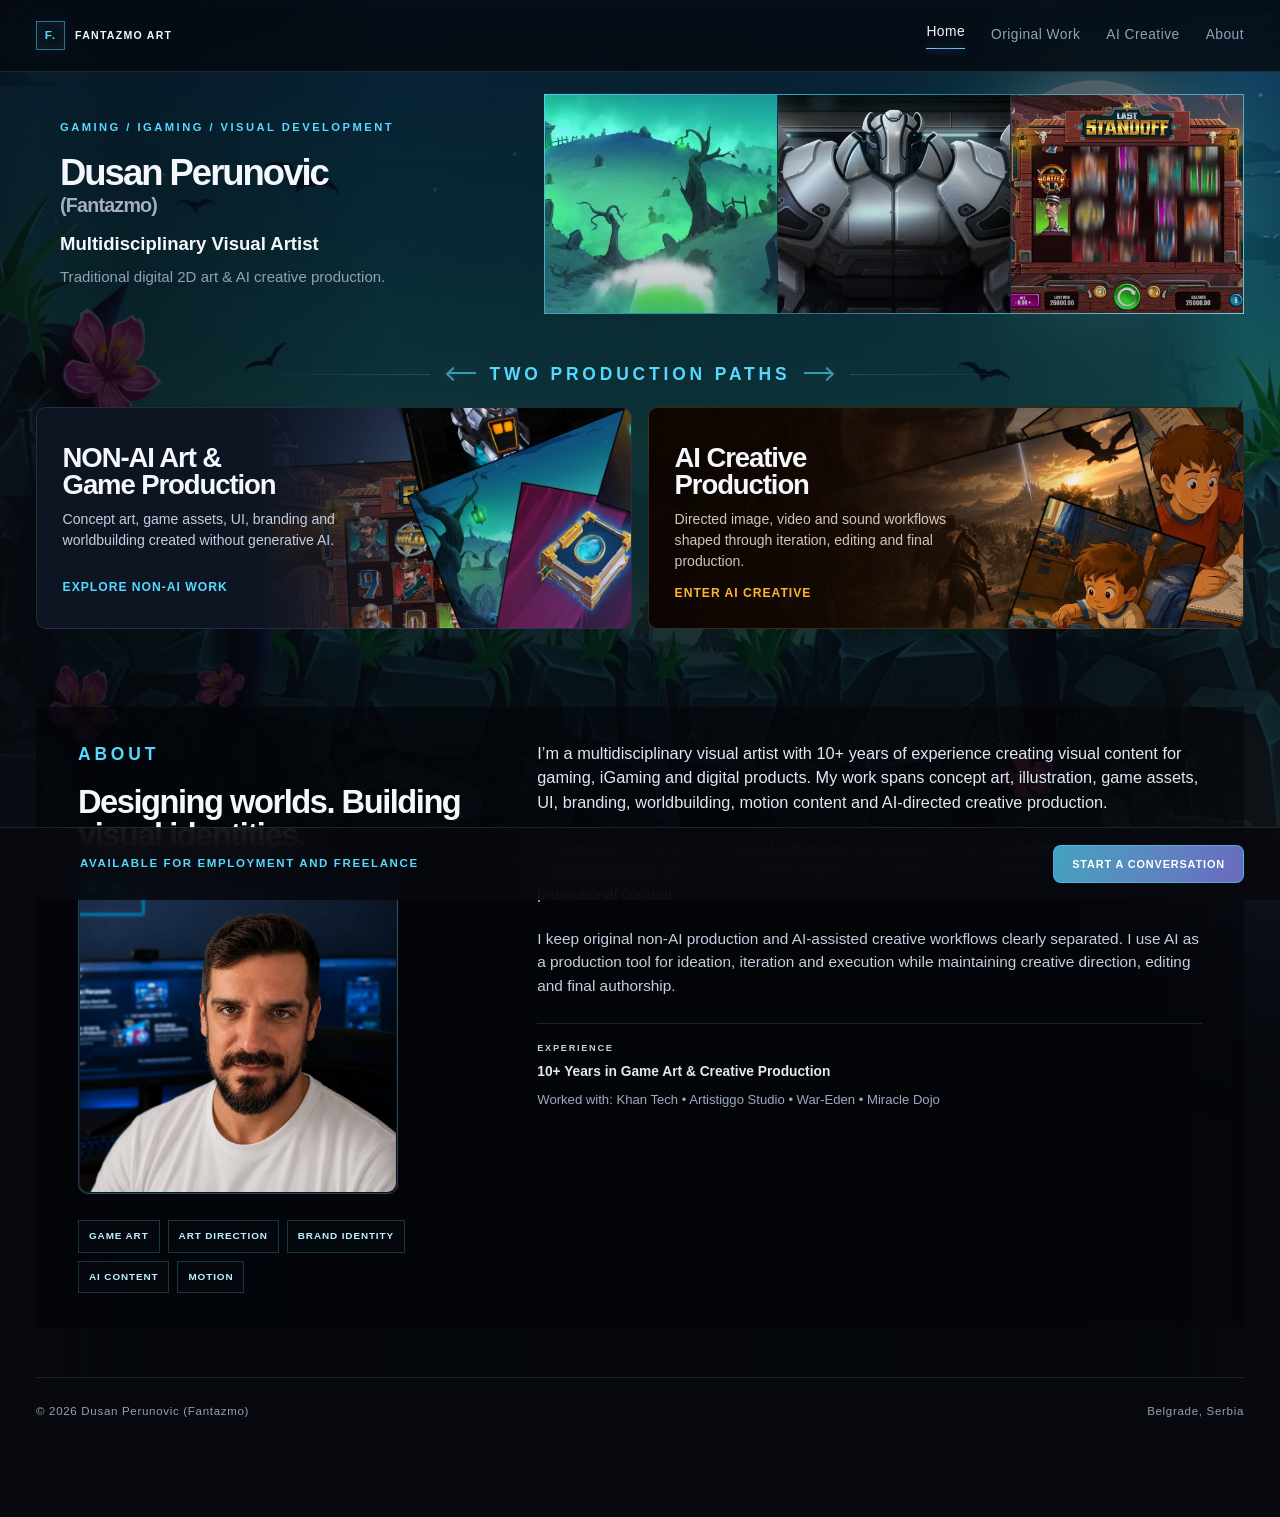
==== commit 98475a95: "Update social preview and footer symbols" ====
--- a/index.html
+++ b/index.html
@@ -1,4 +1,4 @@
-﻿<!doctype html>
+<!doctype html>
 <html lang="en">
   <head>
     <meta charset="UTF-8" />
@@ -10,13 +10,13 @@
     <meta property="og:title" content="Dusan Perunovic (Fantazmo) | Multidisciplinary Visual Artist" />
     <meta property="og:url" content="https://fantazmoart.com/" />
     <meta property="og:description" content="Multidisciplinary visual artist for gaming, iGaming, motion and AI creative production." />
-    <meta property="og:image" content="https://fantazmoart.com/assets/social/fantazmo-og.jpg?v=20260630-2" />
+    <meta property="og:image" content="https://fantazmoart.com/assets/social/fantazmo-og.jpg?v=20260630-3" />
     <meta property="og:image:width" content="1200" />
     <meta property="og:image:height" content="630" />
-    <meta name="twitter:image" content="https://fantazmoart.com/assets/social/fantazmo-og.jpg?v=20260630-2" />
+    <meta name="twitter:image" content="https://fantazmoart.com/assets/social/fantazmo-og.jpg?v=20260630-3" />
     <meta name="twitter:card" content="summary_large_image" />
     <link rel="icon" type="image/svg+xml" href="favicon.svg" />
-    <link rel="stylesheet" href="styles.css?v=0.2.25" />
+    <link rel="stylesheet" href="styles.css?v=0.2.26" />
     <script src="script.js?v=0.2.24" defer></script>
   </head>
   <body class="home-page">
@@ -85,7 +85,7 @@
                 <h3>NON-AI Art &amp;<br />Game Production</h3>
                 <p>Concept art, game assets, UI, branding and worldbuilding created without generative AI.</p>
               </div>
-              <span class="text-link">Explore NON-AI work <b>â†—</b></span>
+              <span class="text-link">Explore NON-AI work <b>&nearr;</b></span>
             </div>
             <div class="pathway-collage pathway-image" aria-hidden="true">
               <img src="assets/Custom Made/NON AI art.webp" alt="" loading="lazy" decoding="async" />
@@ -97,7 +97,7 @@
                 <h3>AI Creative<br />Production</h3>
                 <p>Directed image, video and sound workflows shaped through iteration, editing and final production.</p>
               </div>
-              <span class="text-link">Enter AI creative <b>â†—</b></span>
+              <span class="text-link">Enter AI creative <b>&nearr;</b></span>
             </div>
             <div class="pathway-collage pathway-image" aria-hidden="true">
               <img src="assets/Custom Made/AI Creative Tab 2.webp?v=0.2.23" alt="" loading="lazy" decoding="async" />
@@ -111,7 +111,7 @@
           <div>
             <p class="eyebrow">Selected work</p>
           </div>
-          <a class="text-link" href="original.html">View all projects <b>â†—</b></a>
+          <a class="text-link" href="original.html">View all projects <b>&nearr;</b></a>
         </div>
         <div class="project-grid">
           <article class="project-card project-wide reveal">
@@ -176,7 +176,7 @@
     </main>
 
     <footer class="site-footer">
-      <span>Â© 2026 Dusan Perunovic (Fantazmo)</span>
+      <span>&copy; 2026 Dusan Perunovic (Fantazmo)</span>
       <span>Belgrade, Serbia</span>
     </footer>
   </body>
--- a/styles.css
+++ b/styles.css
@@ -2166,7 +2166,7 @@
     --home-shell-gutter: 30px;
     --window-padding-y: 26px;
     --window-padding-x: 24px;
-    padding-bottom: calc(var(--bar-height) + 34px);
+    padding-bottom: calc(var(--bar-height) + 14px);
   }
   .original-page,
   .ai-page {
@@ -2200,8 +2200,8 @@
   }
   .contact-dock {
     bottom: 0;
-    min-height: calc(var(--bar-height) + max(28px, env(safe-area-inset-bottom)));
-    padding-bottom: max(28px, env(safe-area-inset-bottom));
+    min-height: calc(var(--bar-height) + max(8px, env(safe-area-inset-bottom)));
+    padding-bottom: max(8px, env(safe-area-inset-bottom));
   }
   .contact-dock-brand {
     display: none;
@@ -2397,8 +2397,8 @@
 @media (max-width: 560px) and (orientation: portrait) {
   .site-header {
     width: 100%;
-    min-height: 124px;
-    padding: 26px 12px 10px;
+    min-height: 117px;
+    padding: 19px 12px 10px;
     flex-direction: column;
     justify-content: flex-start;
     gap: 13px;
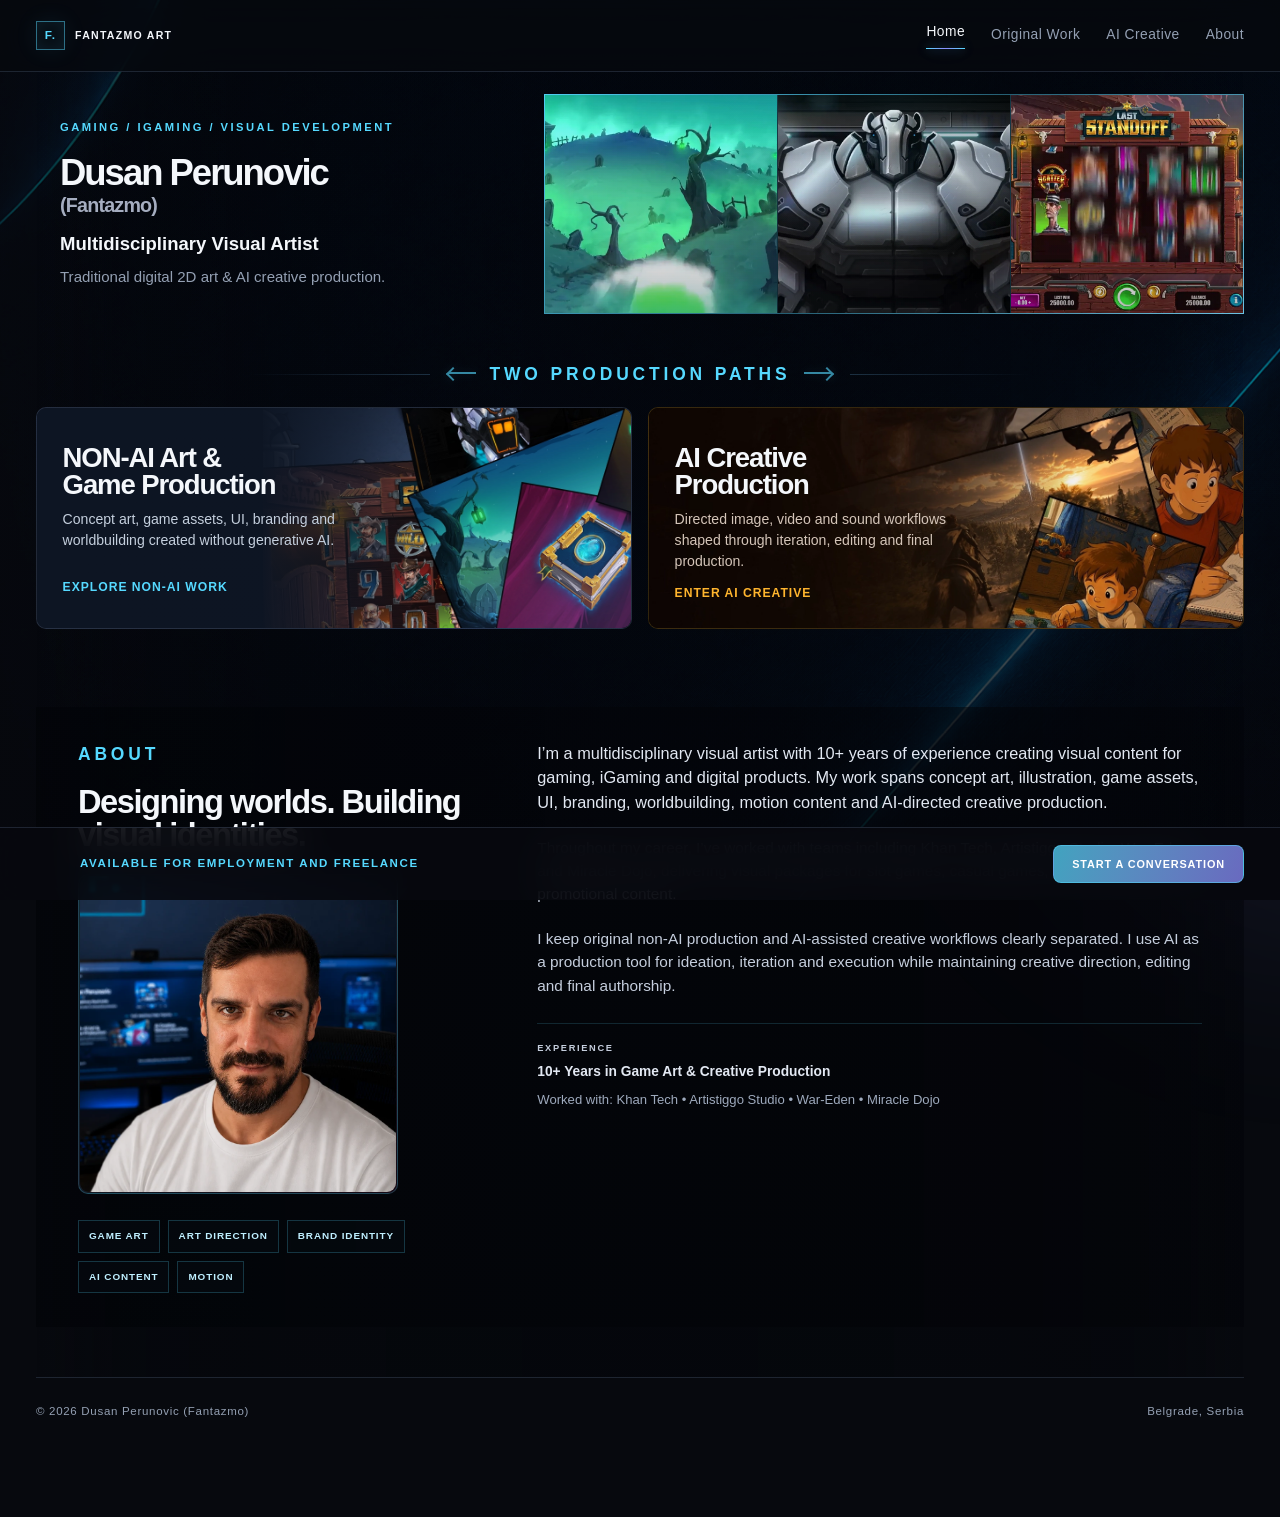
==== commit c9e863a9: "Update homepage background" ====
--- a/index.html
+++ b/index.html
@@ -15,13 +15,16 @@
     <meta property="og:image:height" content="630" />
     <meta name="twitter:image" content="https://fantazmoart.com/assets/social/fantazmo-og.jpg?v=20260630-3" />
     <meta name="twitter:card" content="summary_large_image" />
-    <link rel="icon" type="image/svg+xml" href="favicon.svg" />
+    <link rel="icon" href="favicon.ico?v=20260630-2" sizes="any" />
+    <link rel="icon" type="image/png" sizes="32x32" href="favicon-32x32.png?v=20260630-2" />
+    <link rel="icon" type="image/png" sizes="16x16" href="favicon-16x16.png?v=20260630-2" />
+    <link rel="apple-touch-icon" sizes="180x180" href="apple-touch-icon.png?v=20260630-2" />
     <link rel="stylesheet" href="styles.css?v=0.2.26" />
     <script src="script.js?v=0.2.24" defer></script>
   </head>
   <body class="home-page">
     <div class="home-scroll-bg" aria-hidden="true">
-      <img src="assets/Custom Made/General_WebSite_background V3.webp?v=0.2.23" alt="" decoding="async" fetchpriority="high" />
+      <img src="assets/Custom Made/Background01.png" alt="" decoding="async" fetchpriority="high" />
     </div>
     <div class="ambient ambient-blue"></div>
     <div class="ambient ambient-magenta"></div>
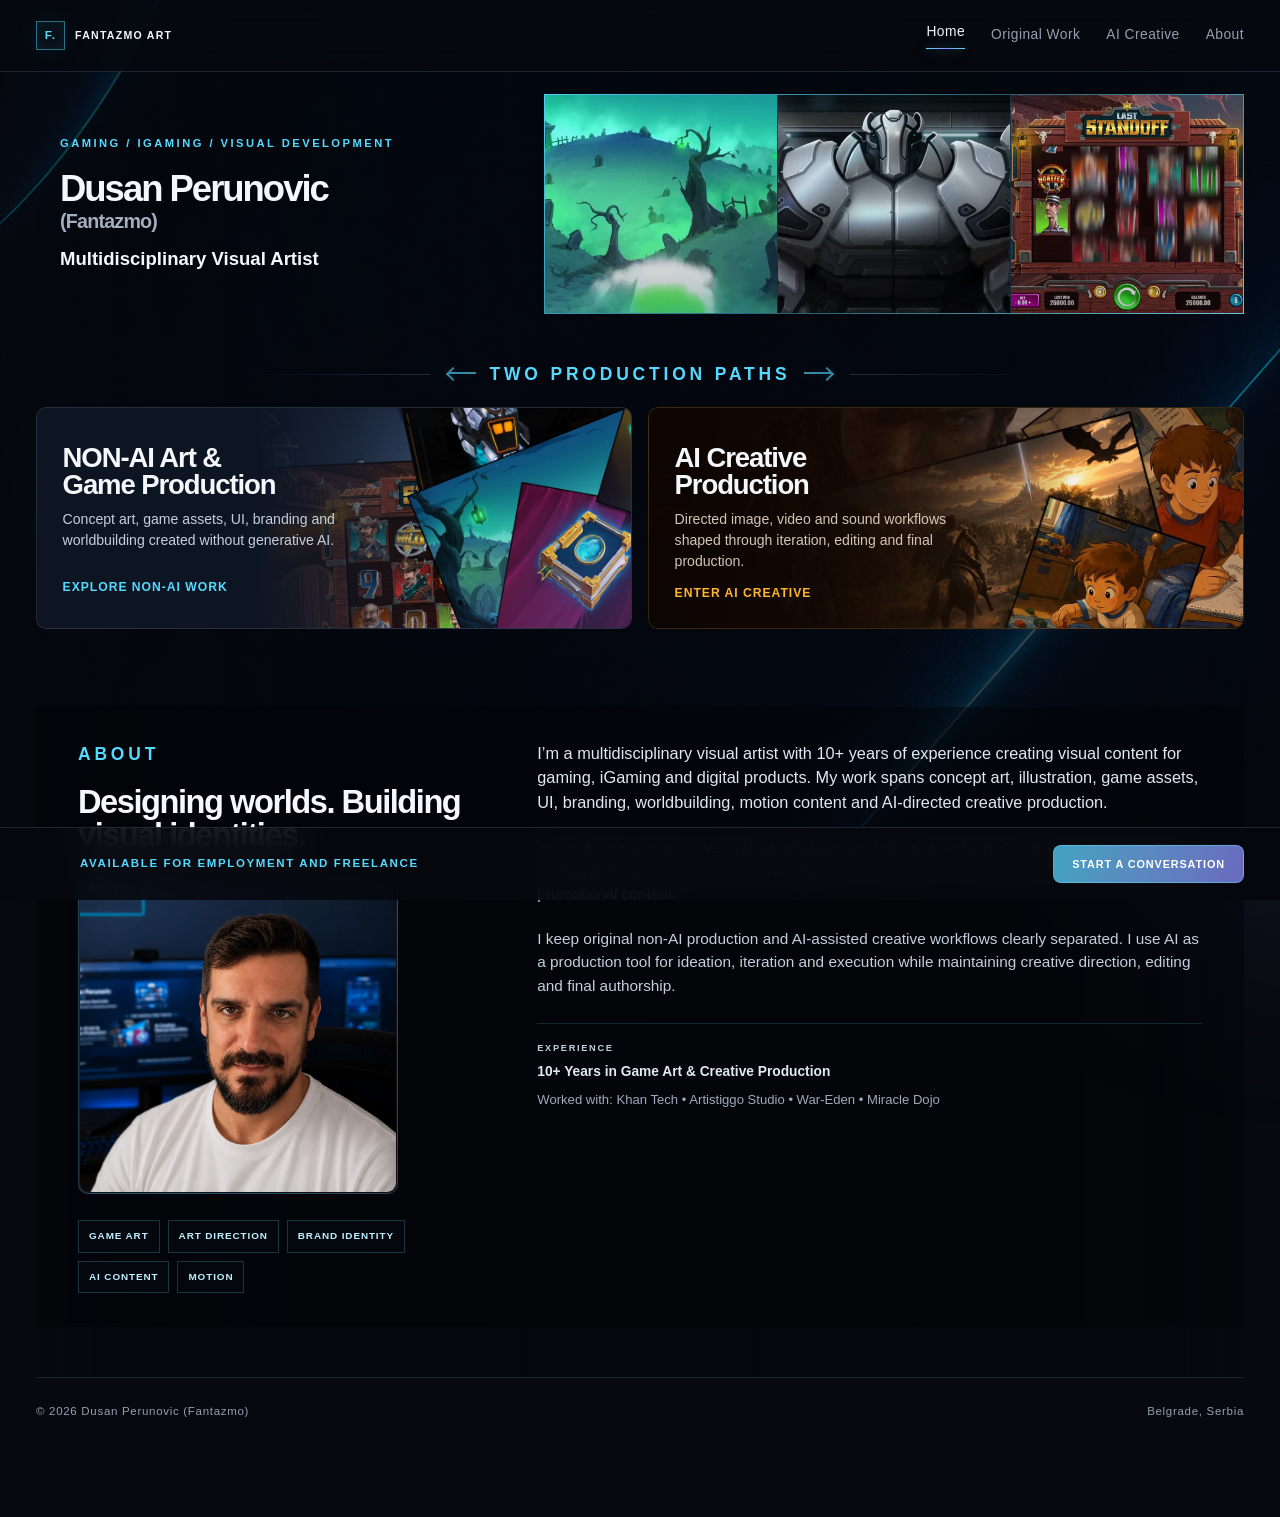
==== commit 56967d20: "Remove homepage intro line" ====
--- a/index.html
+++ b/index.html
@@ -49,7 +49,6 @@
           <p class="eyebrow">Gaming / iGaming / Visual Development</p>
           <h1>Dusan Perunovic <span>(Fantazmo)</span></h1>
           <p class="hero-title">Multidisciplinary Visual Artist</p>
-          <p class="hero-intro">Traditional digital 2D art &amp; AI creative production.</p>
         </div>
         <div class="hero-art reveal">
           <div class="hero-video-strip" aria-label="Gameplay preview reel">
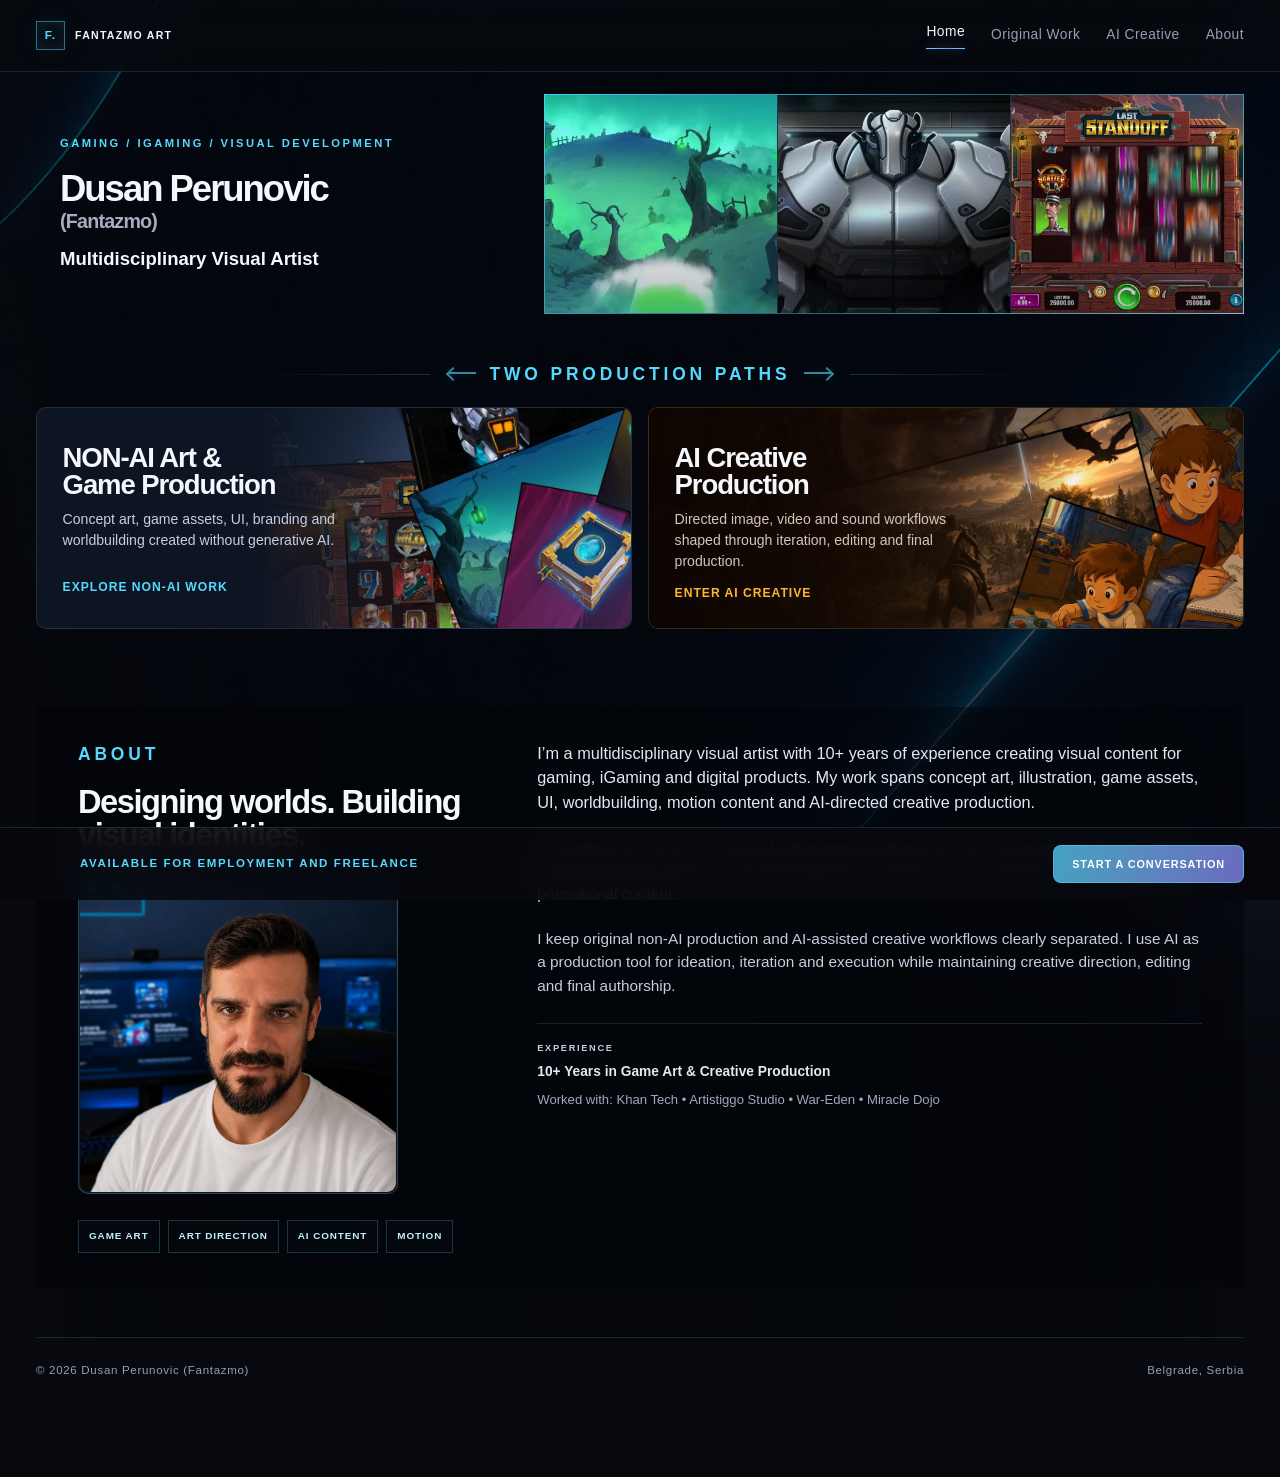
==== commit 424489cb: "Remove branding wording from homepage" ====
--- a/index.html
+++ b/index.html
@@ -157,13 +157,12 @@
             <div class="about-focus" aria-label="Core focus areas">
               <span>Game Art</span>
               <span>Art Direction</span>
-              <span>Brand Identity</span>
               <span>AI Content</span>
               <span>Motion</span>
             </div>
           </div>
           <div class="about-text">
-            <p class="about-lead">I&rsquo;m a multidisciplinary visual artist with 10+ years of experience creating visual content for gaming, iGaming and digital products. My work spans concept art, illustration, game assets, UI, branding, worldbuilding, motion content and AI-directed creative production.</p>
+            <p class="about-lead">I&rsquo;m a multidisciplinary visual artist with 10+ years of experience creating visual content for gaming, iGaming and digital products. My work spans concept art, illustration, game assets, UI, worldbuilding, motion content and AI-directed creative production.</p>
             <p>Throughout my career, I&rsquo;ve worked with teams including Khan Tech, Artistiggo Studio, War-Eden and Miracle Dojo, delivering visual packages for slot games, casual games, social campaigns and promotional content.</p>
             <p>I keep original non-AI production and AI-assisted creative workflows clearly separated. I use AI as a production tool for ideation, iteration and execution while maintaining creative direction, editing and final authorship.</p>
             <div class="about-experience" aria-label="Experience summary">
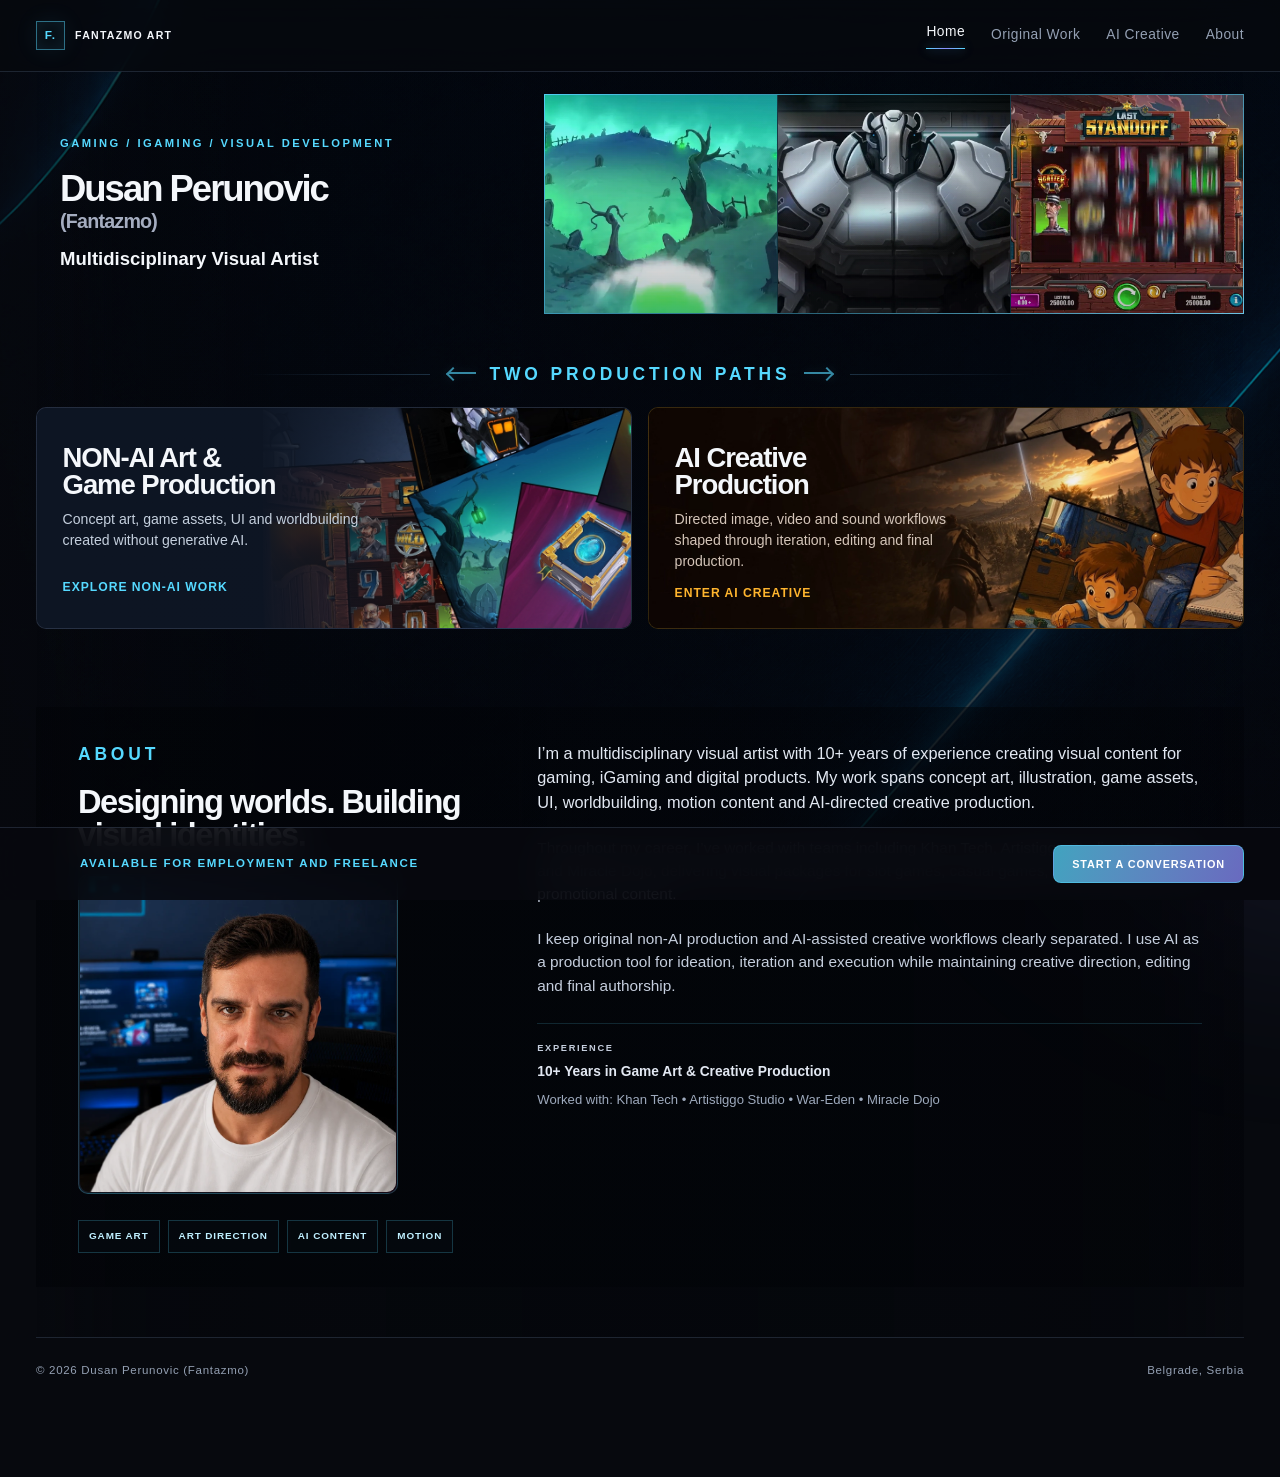
==== commit 6b024365: "Remove branding from non-ai card" ====
--- a/index.html
+++ b/index.html
@@ -85,7 +85,7 @@
             <div class="pathway-copy">
               <div>
                 <h3>NON-AI Art &amp;<br />Game Production</h3>
-                <p>Concept art, game assets, UI, branding and worldbuilding created without generative AI.</p>
+                <p>Concept art, game assets, UI and worldbuilding created without generative AI.</p>
               </div>
               <span class="text-link">Explore NON-AI work <b>&nearr;</b></span>
             </div>
